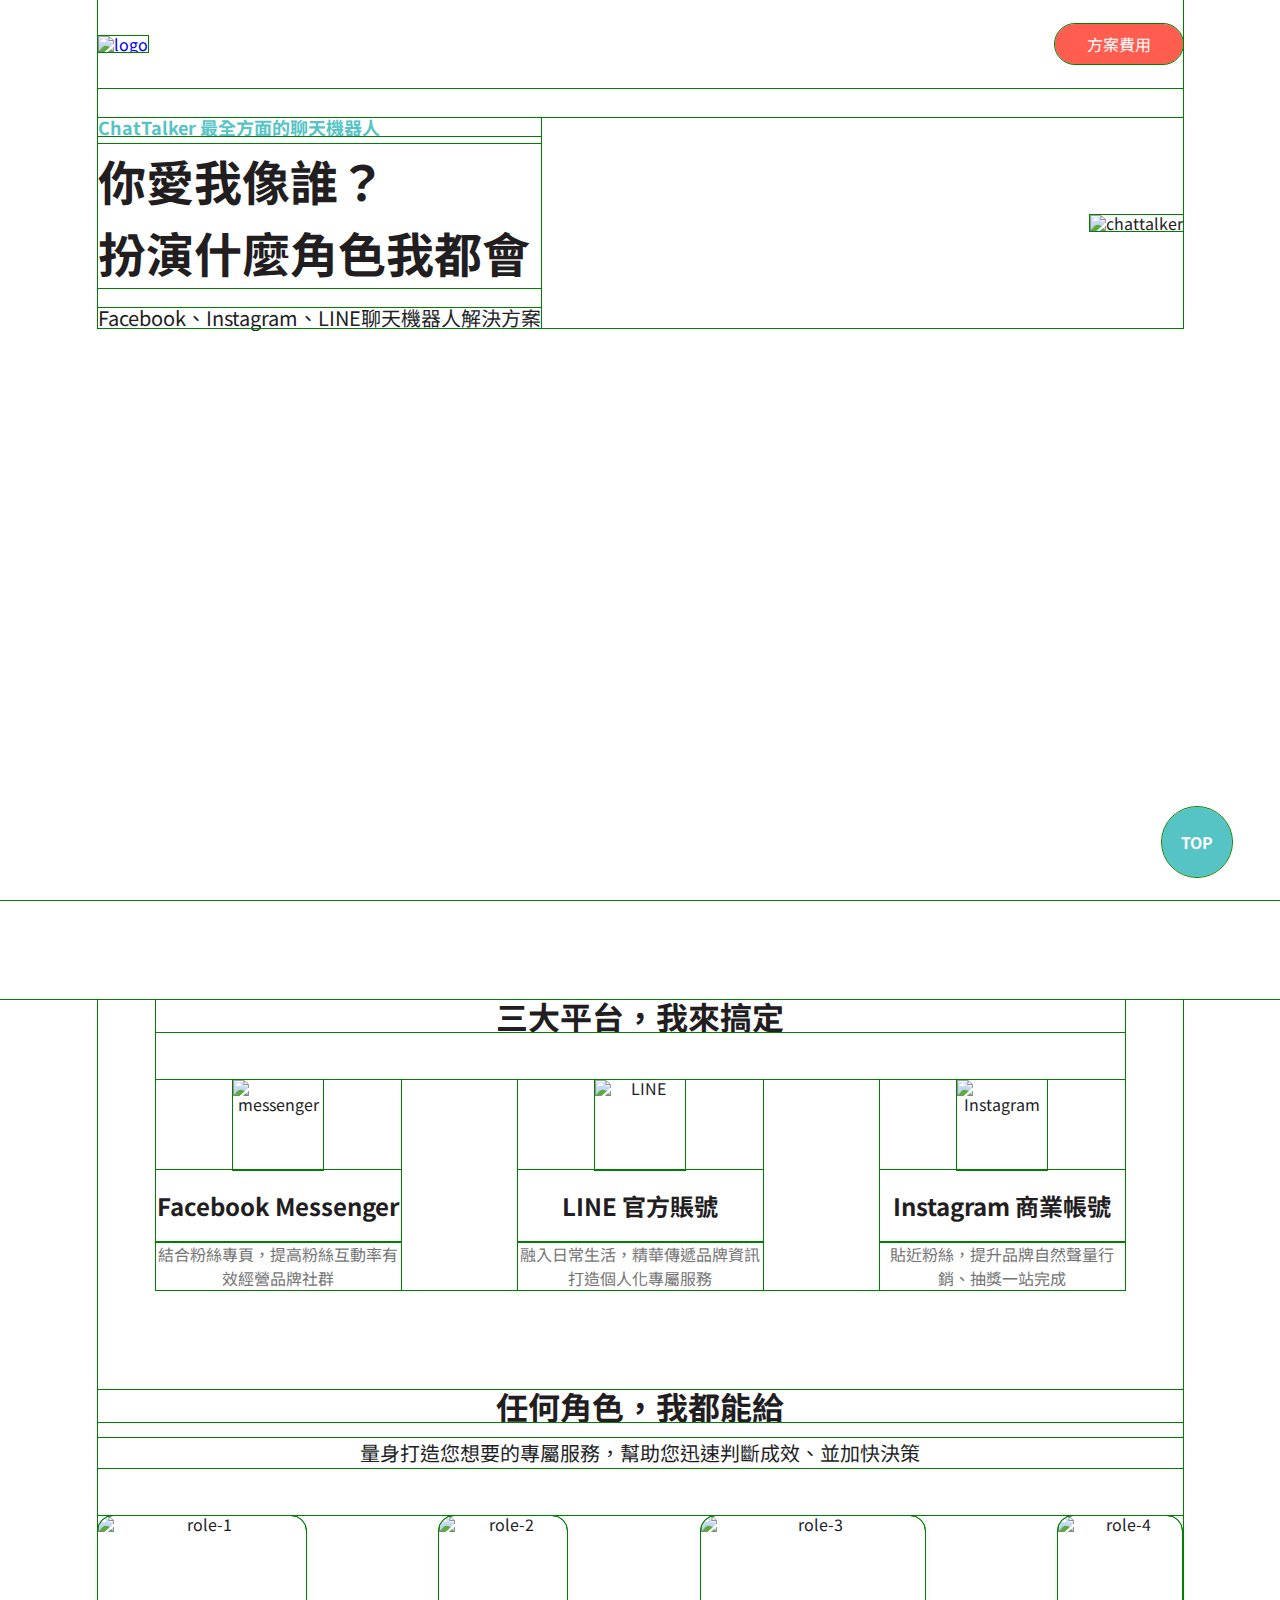
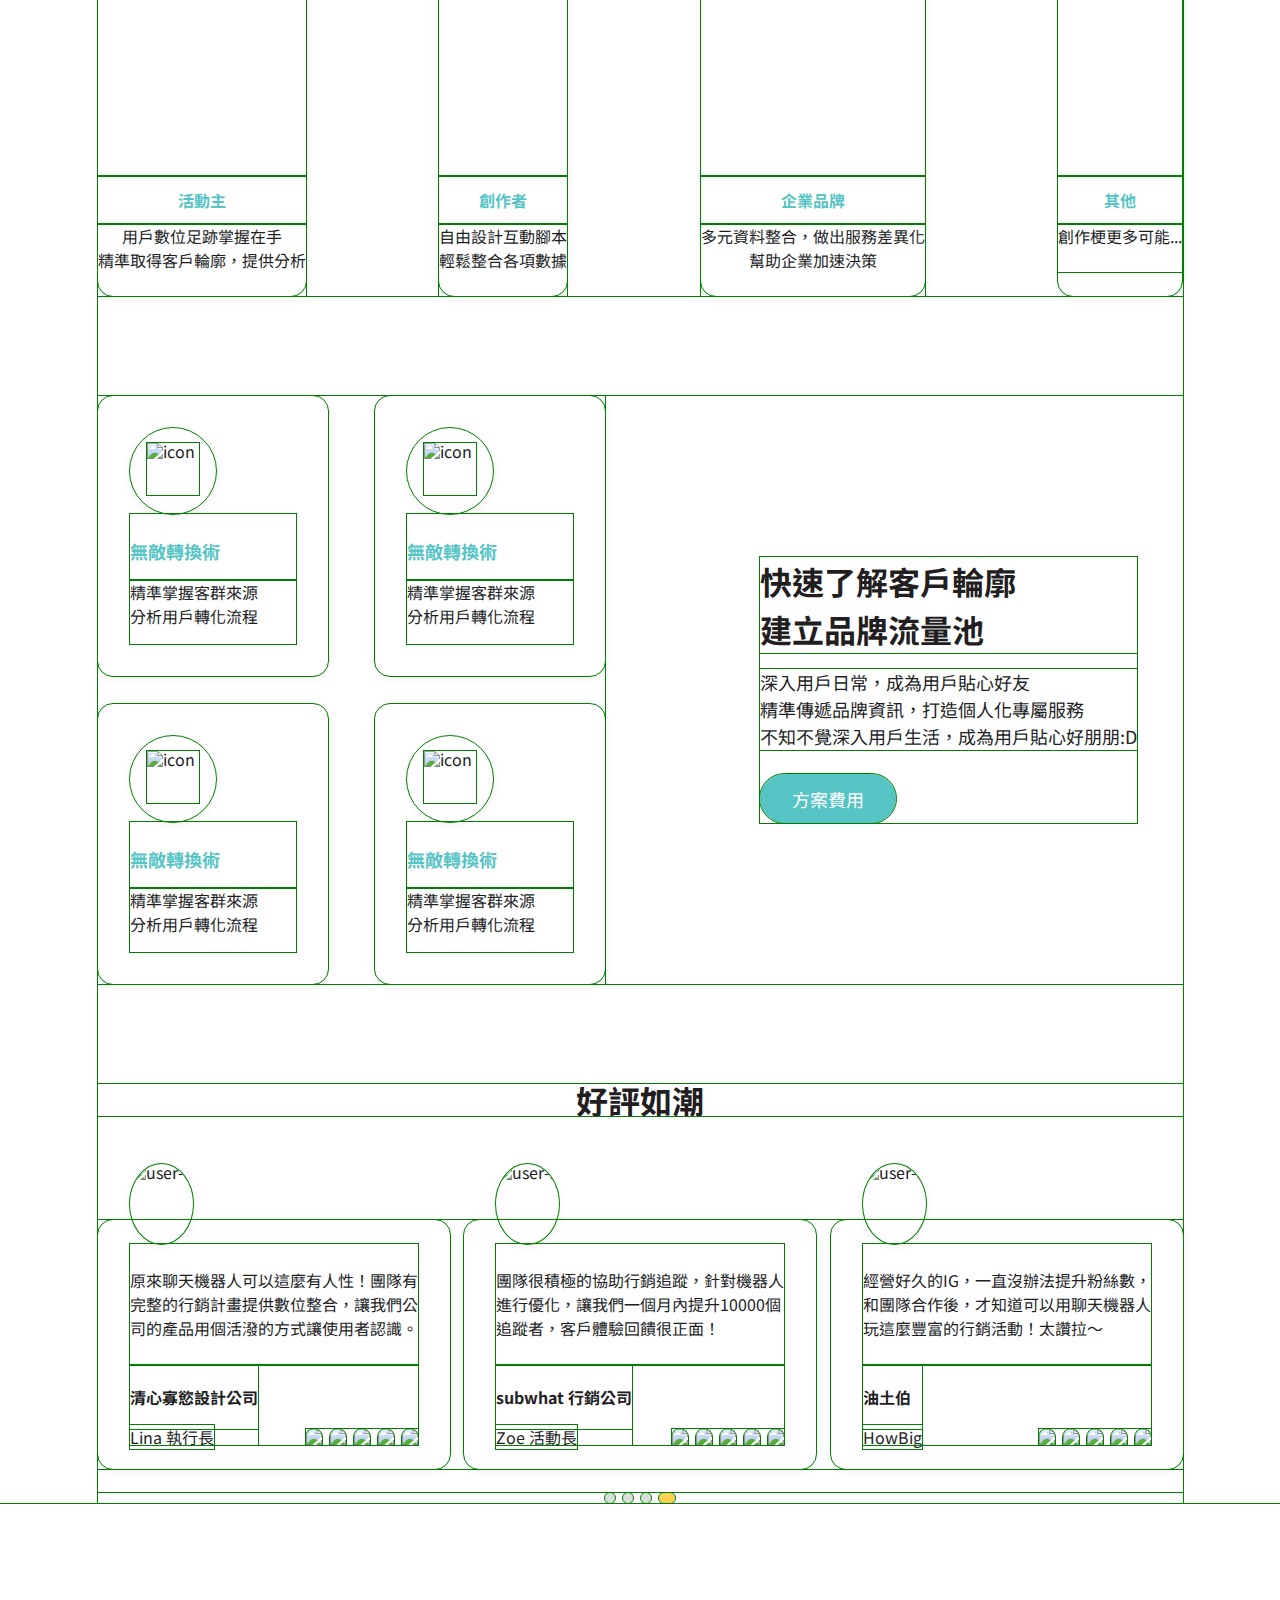
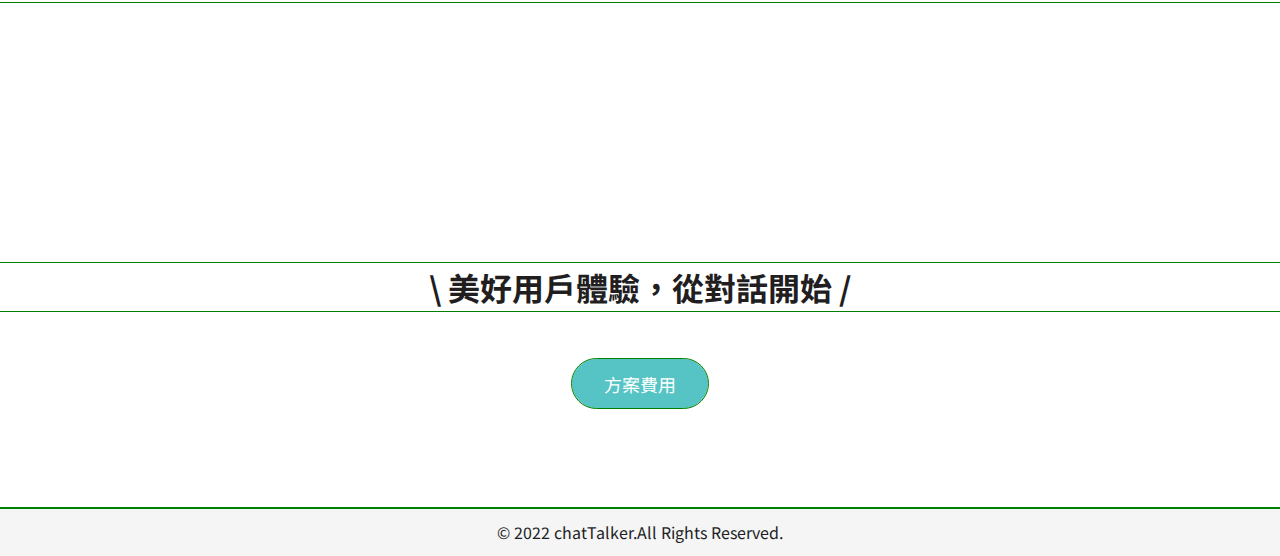
==== index.html @ c2be164e "git init" ====
<!DOCTYPE html>
<html lang="en">

<head>
    <meta charset="UTF-8">
    <meta
        http-equiv="X-UA-Compatible"
        content="IE=edge"
    >
    <meta
        name="viewport"
        content="width=device-width, initial-scale=1.0"
    >
    <title>切版任務二：chatTalker聊天機器人</title>

    <link
        rel="stylesheet"
        href="css/reset.css"
    >
    <link
        rel="preconnect"
        href="https://fonts.googleapis.com"
    >
    <link
        rel="preconnect"
        href="https://fonts.gstatic.com"
        crossorigin
    >
    <link
        href="https://fonts.googleapis.com/css2?family=Noto+Sans+TC:wght@400;500;700;900&display=swap"
        rel="stylesheet"
    >
    <link
        rel="stylesheet"
        href="css/fontello.css"
    >
    <link
        rel="stylesheet"
        href="scss/main.css"
    >
</head>

<body>
    <div class="index">
        <header class="header" id="header"
        >
            <div class="container">
                <div class="logo d-flex">
                    <a href="index.html">
                        <img
                            src="https://github.com/hexschool/webLayoutTraining1st/blob/master/chatTalker_images/logo.png?raw=true"
                            alt="logo"
                        >
                    </a>
                    <a
                        class="btn btn-danger"
                        href="cost.html"
                    >方案費用</a>
                </div>

                <div class="banner d-flex">
                    <div class="info">
                        <h1 class="title">ChatTalker 最全方面的聊天機器人</h1>
                        <p>你愛我像誰？<br> 扮演什麼角色我都會</p>
                        <h2>Facebook、Instagram、LINE聊天機器人解決方案</h2>
                    </div>
                    <img
                        src="https://raw.githubusercontent.com/hexschool/webLayoutTraining1st/f70f00178a7f0baa31e9c01634303d8562cfe93a/chatTalker_images/home.svg"
                        alt="chattalker"
                    >
                </div>

            </div>

        </header>

        <main class="main">
            <div class="container">
                <div class="medias intro">
                    <div class="intro-text">
                        <h3 class="title">三大平台，我來搞定</h3>
                    </div>
                    <ul class="d-flex">
                        <li class="media">
                            <img
                                src="https://raw.githubusercontent.com/hexschool/webLayoutTraining1st/f70f00178a7f0baa31e9c01634303d8562cfe93a/chatTalker_images/messenger.svg"
                                alt="messenger"
                            >
                            <div class="media-title">Facebook Messenger</div>
                            <p>結合粉絲專頁，提高粉絲互動率有效經營品牌社群 </p>
                        </li>
                        <li class="media">
                            <img
                                src="https://raw.githubusercontent.com/hexschool/webLayoutTraining1st/f70f00178a7f0baa31e9c01634303d8562cfe93a/chatTalker_images/line.svg"
                                alt="LINE"
                            >
                            <div class="media-title">LINE 官方賬號</div>
                            <p>融入日常生活，精華傳遞品牌資訊打造個人化專屬服務</p>
                        </li>
                        <li class="media">
                            <img
                                src="https://raw.githubusercontent.com/hexschool/webLayoutTraining1st/f70f00178a7f0baa31e9c01634303d8562cfe93a/chatTalker_images/instagram.svg"
                                alt="Instagram"
                            >
                            <div class="media-title">Instagram 商業帳號</div>
                            <p>貼近粉絲，提升品牌自然聲量行銷、抽獎一站完成</p>
                        </li>
                    </ul>
                </div>

                <div class="roles intro">
                    <div class="intro-text">
                        <h3 class="title">任何角色，我都能給</h3>
                        <p class="subtitle">量身打造您想要的專屬服務，幫助您迅速判斷成效、並加快決策</p>
                    </div>
                    <ul class="d-flex">
                        <li class="role intro-item">
                            <img
                                src="https://raw.githubusercontent.com/hexschool/webLayoutTraining1st/f70f00178a7f0baa31e9c01634303d8562cfe93a/chatTalker_images/ch01.svg"
                                alt="role-1"
                            >
                            <h4 class="name">活動主</h4>
                            <p>用戶數位足跡掌握在手<br>精準取得客戶輪廓，提供分析</p>
                        </li>
                        <li class="role intro-item">
                            <img
                                src="https://raw.githubusercontent.com/hexschool/webLayoutTraining1st/f70f00178a7f0baa31e9c01634303d8562cfe93a/chatTalker_images/ch02.svg"
                                alt="role-2"
                            >
                            <h4 class="name">創作者</h4>
                            <p>自由設計互動腳本<br>輕鬆整合各項數據</p>
                        </li>
                        <li class="role intro-item">
                            <img
                                src="https://raw.githubusercontent.com/hexschool/webLayoutTraining1st/f70f00178a7f0baa31e9c01634303d8562cfe93a/chatTalker_images/ch03.svg"
                                alt="role-3"
                            >
                            <h4 class="name">企業品牌</h4>
                            <p>多元資料整合，做出服務差異化<br>幫助企業加速決策</p>
                        </li>
                        <li class="role intro-item">
                            <img
                                src="https://raw.githubusercontent.com/hexschool/webLayoutTraining1st/f70f00178a7f0baa31e9c01634303d8562cfe93a/chatTalker_images/ch04.svg"
                                alt="role-4"
                            >
                            <h4 class="name">其他</h4>
                            <p>創作梗更多可能...</p>
                        </li>
                    </ul>

                </div>

                <div class="effects intro  d-flex">
                    <ul class="d-flex">
                        <li class="intro-item">
                            <div class="icon">
                                <img
                                    src="https://raw.githubusercontent.com/hexschool/webLayoutTraining1st/f70f00178a7f0baa31e9c01634303d8562cfe93a/chatTalker_images/icon01.svg"
                                    alt="icon"
                                >
                            </div>
                            <h4 class="name">無敵轉換術</h4>
                            <p>精準掌握客群來源<br>分析用戶轉化流程</p>

                        </li>
                        <li class="intro-item">
                            <div class="icon">
                                <img
                                    src="https://raw.githubusercontent.com/hexschool/webLayoutTraining1st/f70f00178a7f0baa31e9c01634303d8562cfe93a/chatTalker_images/icon01.svg"
                                    alt="icon"
                                >
                            </div>
                            <h4 class="name">無敵轉換術</h4>
                            <p>精準掌握客群來源<br>分析用戶轉化流程</p>

                        </li>
                        <li class="intro-item">
                            <div class="icon">
                                <img
                                    src="https://raw.githubusercontent.com/hexschool/webLayoutTraining1st/f70f00178a7f0baa31e9c01634303d8562cfe93a/chatTalker_images/icon01.svg"
                                    alt="icon"
                                >
                            </div>
                            <h4 class="name">無敵轉換術</h4>
                            <p>精準掌握客群來源<br>分析用戶轉化流程</p>

                        </li>
                        <li class="intro-item">
                            <div class="icon">
                                <img
                                    src="https://raw.githubusercontent.com/hexschool/webLayoutTraining1st/f70f00178a7f0baa31e9c01634303d8562cfe93a/chatTalker_images/icon01.svg"
                                    alt="icon"
                                >
                            </div>
                            <h4 class="name">無敵轉換術</h4>
                            <p>精準掌握客群來源<br>分析用戶轉化流程</p>

                        </li>
                    </ul>
                    <div class="intro-text">
                        <h3 class="title">快速了解客戶輪廓<br>建立品牌流量池</h3>
                        <p class="subtitle">深入用戶日常，成為用戶貼心好友<br>精準傳遞品牌資訊，打造個人化專屬服務<br>不知不覺深入用戶生活，成為用戶貼心好朋朋:D</p>
                        <a
                            href="cost.html"
                            class="btn btn-info"
                        >方案費用</a>
                    </div>
                </div>

                <div class="reviews intro">
                    <div class="intro-text">
                        <h3 class="title">好評如潮</h3>
                    </div>
                    <ul class="review d-flex">
                        <li class="intro-item">
                            <img
                            class="user"
                                src="https://github.com/hexschool/webLayoutTraining1st/blob/master/chatTalker_images/user01.jpg?raw=true"
                                alt="user-1"
                            >
                            <p>原來聊天機器人可以這麼有人性！團隊有完整的行銷計畫提供數位整合，讓我們公司的產品用個活潑的方式讓使用者認識。</p>
                            <!-- <hr> -->
                            <div class="stars d-flex">
                                <div class="info">
                                    <h4 class="name">清心寡慾設計公司</h4>
                                    <span>Lina 執行長</span>
                                </div>
                                <div class="star-icon d-flex">
                                    <img
                                        src="https://raw.githubusercontent.com/hexschool/webLayoutTraining1st/f70f00178a7f0baa31e9c01634303d8562cfe93a/chatTalker_images/icon_star.svg"
                                        alt="star-icon"
                                    >
                                    <img
                                        src="https://raw.githubusercontent.com/hexschool/webLayoutTraining1st/f70f00178a7f0baa31e9c01634303d8562cfe93a/chatTalker_images/icon_star.svg"
                                        alt="star-icon"
                                    >
                                    <img
                                        src="https://raw.githubusercontent.com/hexschool/webLayoutTraining1st/f70f00178a7f0baa31e9c01634303d8562cfe93a/chatTalker_images/icon_star.svg"
                                        alt="star-icon"
                                    >
                                    <img
                                        src="https://raw.githubusercontent.com/hexschool/webLayoutTraining1st/f70f00178a7f0baa31e9c01634303d8562cfe93a/chatTalker_images/icon_star.svg"
                                        alt="star-icon"
                                    >
                                    <img
                                        src="https://raw.githubusercontent.com/hexschool/webLayoutTraining1st/f70f00178a7f0baa31e9c01634303d8562cfe93a/chatTalker_images/icon_star.svg"
                                        alt="star-icon"
                                    >

                                </div>
                            </div>


                        </li>
                        <li class="intro-item">
                            <img
                                class="user"
                                src="https://github.com/hexschool/webLayoutTraining1st/blob/master/chatTalker_images/user02.jpg?raw=true"
                                alt="user-2"
                            >
                            <p>團隊很積極的協助行銷追蹤，針對機器人進行優化，讓我們一個月內提升10000個追蹤者，客戶體驗回饋很正面！</p>
                            <div class="d-flex">
                                <div class="info">
                                    <h4 class="name">subwhat 行銷公司</h4>
                                    <span>Zoe 活動長</span>
                                </div>
                                <div class="star-icon d-flex">
                                    <img
                                        src="https://raw.githubusercontent.com/hexschool/webLayoutTraining1st/f70f00178a7f0baa31e9c01634303d8562cfe93a/chatTalker_images/icon_star.svg"
                                        alt="star-icon"
                                    >
                                    <img
                                        src="https://raw.githubusercontent.com/hexschool/webLayoutTraining1st/f70f00178a7f0baa31e9c01634303d8562cfe93a/chatTalker_images/icon_star.svg"
                                        alt="star-icon"
                                    >
                                    <img
                                        src="https://raw.githubusercontent.com/hexschool/webLayoutTraining1st/f70f00178a7f0baa31e9c01634303d8562cfe93a/chatTalker_images/icon_star.svg"
                                        alt="star-icon"
                                    >
                                    <img
                                        src="https://raw.githubusercontent.com/hexschool/webLayoutTraining1st/f70f00178a7f0baa31e9c01634303d8562cfe93a/chatTalker_images/icon_star.svg"
                                        alt="star-icon"
                                    >
                                    <img
                                        src="https://raw.githubusercontent.com/hexschool/webLayoutTraining1st/f70f00178a7f0baa31e9c01634303d8562cfe93a/chatTalker_images/icon_star.svg"
                                        alt="star-icon"
                                    >

                                </div>
                            </div>


                        </li>
                        <li class="intro-item">
                            <img
                                class="user"
                                src="https://github.com/hexschool/webLayoutTraining1st/blob/master/chatTalker_images/user03.jpg?raw=true"
                                alt="user-3"
                            >
                            <p>經營好久的IG，一直沒辦法提升粉絲數，和團隊合作後，才知道可以用聊天機器人玩這麼豐富的行銷活動！太讚拉～</p>
                            <div class="d-flex">
                                <div class="info">
                                    <h4 class="name">油土伯</h4>
                                    <span>HowBig</span>
                                </div>
                                <div class="star-icon d-flex">
                                    <img
                                        src="https://raw.githubusercontent.com/hexschool/webLayoutTraining1st/f70f00178a7f0baa31e9c01634303d8562cfe93a/chatTalker_images/icon_star.svg"
                                        alt="star-icon"
                                    >
                                    <img
                                        src="https://raw.githubusercontent.com/hexschool/webLayoutTraining1st/f70f00178a7f0baa31e9c01634303d8562cfe93a/chatTalker_images/icon_star.svg"
                                        alt="star-icon"
                                    >
                                    <img
                                        src="https://raw.githubusercontent.com/hexschool/webLayoutTraining1st/f70f00178a7f0baa31e9c01634303d8562cfe93a/chatTalker_images/icon_star.svg"
                                        alt="star-icon"
                                    >
                                    <img
                                        src="https://raw.githubusercontent.com/hexschool/webLayoutTraining1st/f70f00178a7f0baa31e9c01634303d8562cfe93a/chatTalker_images/icon_star.svg"
                                        alt="star-icon"
                                    >
                                    <img
                                        src="https://raw.githubusercontent.com/hexschool/webLayoutTraining1st/f70f00178a7f0baa31e9c01634303d8562cfe93a/chatTalker_images/icon_star.svg"
                                        alt="star-icon"
                                    >

                                </div>
                            </div>


                        </li>

                    </ul>
                    <ul class="pages d-flex">
                        <li class="page"></li>
                        <li class="page"></li>
                        <li class="page"></li>
                        <li class="page action"></li>
                    </ul>

                </div>



            </div>


        </main>

        <a
            href="#header"
            class="go-top"
        >top</a>


        <footer class="footer">
            <div class="info">
                <p>\ 美好用戶體驗，從對話開始 /</p>
                <a
                    href="cost.html"
                    class="btn btn-info"
                >方案費用</a>
            </div>

            <div class="copyright">
                &#169; 2022 chatTalker.All Rights Reserved.
            </div>

        </footer>

    </div>
</body>

</html>
---- css/fontello.css ----
@font-face {
  font-family: 'fontello';
  src: url('../font/fontello.eot?88467730');
  src: url('../font/fontello.eot?88467730#iefix') format('embedded-opentype'),
       url('../font/fontello.woff2?88467730') format('woff2'),
       url('../font/fontello.woff?88467730') format('woff'),
       url('../font/fontello.ttf?88467730') format('truetype'),
       url('../font/fontello.svg?88467730#fontello') format('svg');
  font-weight: normal;
  font-style: normal;
}
/* Chrome hack: SVG is rendered more smooth in Windozze. 100% magic, uncomment if you need it. */
/* Note, that will break hinting! In other OS-es font will be not as sharp as it could be */
/*
@media screen and (-webkit-min-device-pixel-ratio:0) {
  @font-face {
    font-family: 'fontello';
    src: url('../font/fontello.svg?88467730#fontello') format('svg');
  }
}
*/
[class^="icon-"]:before, [class*=" icon-"]:before {
  font-family: "fontello";
  font-style: normal;
  font-weight: normal;
  speak: never;

  display: inline-block;
  text-decoration: inherit;
  width: 1em;
  margin-right: .2em;
  text-align: center;
  /* opacity: .8; */

  /* For safety - reset parent styles, that can break glyph codes*/
  font-variant: normal;
  text-transform: none;

  /* fix buttons height, for twitter bootstrap */
  line-height: 1em;

  /* Animation center compensation - margins should be symmetric */
  /* remove if not needed */
  margin-left: .2em;

  /* you can be more comfortable with increased icons size */
  /* font-size: 120%; */

  /* Font smoothing. That was taken from TWBS */
  -webkit-font-smoothing: antialiased;
  -moz-osx-font-smoothing: grayscale;

  /* Uncomment for 3D effect */
  /* text-shadow: 1px 1px 1px rgba(127, 127, 127, 0.3); */
}

.icon-left-dir:before { content: '\e800'; } /* '' */
.icon-right-dir:before { content: '\e801'; } /* '' */
.icon-basket:before { content: '\e802'; } /* '' */
.icon-heart-empty:before { content: '\e803'; } /* '' */
---- scss/main.css ----
@charset "UTF-8";
* {
  outline: 1px solid green;
  box-sizing: border-box;
}

body {
  font-family: "Noto Sans TC", "微軟正黑體", sans-serif;
  font-size: 16px;
  color: #221E1F;
}

img {
  display: block;
  max-width: 100%;
  height: auto;
}

a {
  display: block;
  text-decoration: none;
}

p {
  line-height: 1.5;
}

.pb-100 {
  padding-bottom: 100px;
}

.container {
  max-width: 1085px;
  margin: 0 auto;
}

.btn {
  display: inline-block;
  border-radius: 30px;
  text-align: center;
  color: #FFFFFF;
}
.btn-info {
  padding: 15.5px 32px;
  background-color: #56C4C5;
  font-size: 18px;
  translate: background-color 0.15s ease-in-out;
}
.btn-info:hover {
  background-color: #3bacad;
}
.btn-danger {
  background: #FF5D50;
  padding: 12px 32px;
  translate: background-color 0.15s ease-in-out;
}
.btn-danger:hover {
  background-color: #ff2e1d;
}

.intro {
  text-align: center;
}
.intro-text {
  margin-bottom: 48px;
}
.intro-text .title {
  font-size: 32px;
  font-weight: bold;
}
.intro-text .subtitle {
  margin-top: 16px;
  font-size: 20px;
  font-weight: normal;
}
.intro-item {
  border-radius: 15px;
  box-shadow: 0 2px 10px rgba(0, 0, 0, 0.0784313725);
  background: #fff;
}
.intro-item img {
  max-width: 260px;
  height: 260px;
  border-radius: 15px 15px 0 0;
}
.intro-item .name {
  padding: 16px 0;
  font-weight: bold;
  color: #56C4C5;
}
.intro-item p {
  padding-bottom: 24px;
  line-height: 1.5;
}

.info .title {
  margin-bottom: 8px;
  font-weight: bold;
  font-size: 18px;
  color: #56C4C5;
}
.info p {
  margin-bottom: 20px;
  font-weight: bold;
  font-size: 48px;
  line-height: 1.5;
}
.info h2 {
  font-size: 20px;
}

.go-top {
  width: 70px;
  height: 70px;
  padding: 0;
  border-radius: 50%;
  background-color: #56C4C5;
  line-height: 70px;
  text-align: center;
  text-transform: uppercase;
  font-weight: bold;
  color: #FFFFFF;
  position: fixed;
  bottom: 23px;
  right: 48px;
  translate: background-color 0.15s ease-in-out;
}
.go-top:hover {
  background-color: #3bacad;
}

.copyright {
  padding: 16px 0;
  background: #F5F5F5;
}

.d-flex {
  display: flex;
  justify-content: space-between;
  flex-wrap: wrap;
}

.index {
  max-width: 1366px;
  margin: 0 auto;
  background-image: url(https://raw.githubusercontent.com/hexschool/webLayoutTraining1st/f70f00178a7f0baa31e9c01634303d8562cfe93a/chatTalker_images/ball01.svg);
  background-repeat: no-repeat;
  background-position: -222px 588px;
}

.header {
  height: 100vh;
  margin-bottom: 100px;
  background-image: url(https://raw.githubusercontent.com/hexschool/webLayoutTraining1st/f70f00178a7f0baa31e9c01634303d8562cfe93a/chatTalker_images/bg_home.svg);
  background-repeat: no-repeat;
  background-position: right top;
  background-size: contain;
}
.header .logo {
  align-items: center;
  margin-bottom: 30px;
  padding: 24px 0;
}
.header .logo img {
  max-width: 215px;
}
.header .banner {
  align-items: center;
}
.header .banner img {
  max-width: 500px;
}

.main {
  margin-bottom: 100px;
  background-image: url(https://raw.githubusercontent.com/hexschool/webLayoutTraining1st/f70f00178a7f0baa31e9c01634303d8562cfe93a/chatTalker_images/ball02.svg), url(https://raw.githubusercontent.com/hexschool/webLayoutTraining1st/f70f00178a7f0baa31e9c01634303d8562cfe93a/chatTalker_images/ball03.svg);
  background-repeat: no-repeat;
  background-position: right -100px top 778px, left 90px bottom 235px;
}
.main .container > div {
  margin-bottom: 100px;
}
.main .medias {
  max-width: 969px;
  margin: 0 auto;
}
.main .media {
  max-width: 245px;
}
.main .media img {
  max-width: 90px;
  height: 90px;
  margin: 0 auto;
}
.main .media-title {
  padding: 24px 0;
  font-size: 24px;
  font-weight: bold;
}
.main .media p {
  padding: 0;
  line-height: 1.5;
  color: #747474;
}
.main .effects {
  text-align: left;
  align-items: center;
}
.main .effects ul {
  flex: 0 1 507px;
}
.main .effects .intro-item {
  width: 230px;
  padding: 32px;
}
.main .effects .intro-item:nth-child(1), .main .effects .intro-item:nth-child(2) {
  margin-bottom: 28px;
}
.main .effects .intro-item p {
  padding-bottom: 16px;
}
.main .effects .intro-item .icon {
  max-width: 86px;
  height: 86px;
  padding: 15px 0;
  border-radius: 50%;
  box-shadow: 0 2px 10px rgba(0, 0, 0, 0.0784313725);
}
.main .effects .intro-item .icon img {
  max-width: 52px;
  height: 52px;
  border-radius: 0;
  margin: 0 auto;
}
.main .effects .intro-item .name {
  font-size: 18px;
  padding-top: 24px;
  line-height: 26px;
}
.main .effects .intro-text {
  margin-right: 46px;
  margin-bottom: 0;
}
.main .effects .intro-text .title {
  line-height: 1.5;
}
.main .effects .intro-text .subtitle {
  font-size: 18px;
  margin-bottom: 24px;
}
.main .reviews .d-flex {
  align-items: end;
}
.main .reviews .intro-text {
  margin-bottom: 104px;
}
.main .reviews .intro-item {
  max-width: 352px;
  padding: 24px 32px;
  text-align: left;
  position: relative;
}
.main .reviews .intro-item .user {
  max-width: 80px;
  height: 80px;
  border-radius: 50%;
  box-shadow: 0 2px 10px rgba(0, 0, 0, 0.0784313725);
  position: absolute;
  top: -56px;
}
.main .reviews .intro-item p {
  padding: 24px 0;
  border-bottom: 1px solid #DDDDDD;
}
.main .reviews .intro-item .name {
  padding: 24px 0;
  font-size: 16px;
  color: #221E1F;
}
.main .reviews .star-icon img {
  width: 16px;
  height: 16px;
  margin-right: 8px;
}
.main .reviews .star-icon img:last-child {
  margin-right: 0;
}
.main .reviews .pages {
  margin-top: 24px;
  justify-content: center;
}
.main .reviews .pages .page {
  width: 10px;
  height: 10px;
  margin-right: 8px;
  border-radius: 50%;
  background: #DDDDDD;
}
.main .reviews .pages .page:last-child {
  margin-right: 0;
}
.main .reviews .pages .action {
  width: 16px;
  border-radius: 12px;
  background: #FFD153;
}

.footer {
  text-align: center;
}
.footer .info {
  padding: 260px 0 100px 0;
  background-image: url(https://raw.githubusercontent.com/hexschool/webLayoutTraining1st/f70f00178a7f0baa31e9c01634303d8562cfe93a/chatTalker_images/home_footer.svg);
  background-repeat: no-repeat;
  background-size: contain;
}
.footer .info p {
  margin-bottom: 48px;
  font-size: 32px;
}

@media (max-width: 576px) {
  .intro-text {
    margin-bottom: 32px;
  }
  .intro-text .title {
    font-size: 28px;
  }
  .intro-text .subtitle {
    margin-top: 16px;
    font-size: 18px;
    font-weight: normal;
  }
  .intro .intro-item {
    margin-bottom: 24px;
  }
  .intro .intro-item:last-child {
    margin-bottom: 0;
  }

  .info {
    line-height: 1.5;
  }
  .info .title {
    margin-bottom: 8px;
    font-weight: bold;
    font-size: 16px;
    color: #56C4C5;
  }
  .info p {
    margin-bottom: 20px;
    font-weight: bold;
    font-size: 32px;
    line-height: 1.5;
  }
  .info h2 {
    font-size: 16px;
  }

  .btn .btn-info {
    padding: 12px 32px;
  }

  .go-top {
    width: 50px;
    height: 50px;
    line-height: 50px;
    font-size: 14px;
    position: fixed;
    bottom: 110px;
    right: 70px;
  }

  .index {
    max-width: 375px;
    margin: 0 auto;
    background-image: none;
  }

  .container {
    max-width: 335px;
    margin: 0 auto;
  }

  .header {
    height: auto;
    margin-bottom: 60px;
    padding-bottom: 32px;
    background-image: none;
  }
  .header .logo {
    margin-bottom: 32px;
    padding: 16px 0;
    border-bottom: 1px solid #FFD153;
  }
  .header .logo img {
    width: 130px;
  }
  .header .banner {
    background-image: url(https://raw.githubusercontent.com/hexschool/webLayoutTraining1st/f70f00178a7f0baa31e9c01634303d8562cfe93a/chatTalker_images/bg_home_sm.svg);
    background-repeat: no-repeat;
    background-size: 334px auto;
    background-position: center bottom;
  }
  .header .banner img {
    min-width: 304px;
  }

  .main {
    margin-bottom: 60px;
    background-image: url(https://raw.githubusercontent.com/hexschool/webLayoutTraining1st/f70f00178a7f0baa31e9c01634303d8562cfe93a/chatTalker_images/ball01.svg), url(https://raw.githubusercontent.com/hexschool/webLayoutTraining1st/f70f00178a7f0baa31e9c01634303d8562cfe93a/chatTalker_images/ball02.svg), url(https://raw.githubusercontent.com/hexschool/webLayoutTraining1st/f70f00178a7f0baa31e9c01634303d8562cfe93a/chatTalker_images/ball03.svg);
    background-repeat: no-repeat;
    background-size: 126px, 135px, 153px;
    background-position: left -77px top 0px, right -47px top 2239px, left -77px bottom 205px;
  }
  .main .container > div {
    margin-bottom: 60px;
  }
  .main .medias {
    padding: 0 41.5px;
  }
  .main .medias .d-flex {
    flex-direction: column;
    align-content: center;
  }
  .main .media {
    margin-bottom: 24px;
  }
  .main .media:last-child {
    margin-bottom: 0;
  }
  .main .media img {
    max-width: 60px;
    height: 60px;
    margin: 0 auto;
  }
  .main .media-title {
    padding: 16px 0;
    font-size: 18px;
  }
  .main .media p {
    padding: 0;
    line-height: 1.5;
    color: #747474;
  }
  .main .roles .d-flex {
    justify-content: center;
  }
  .main .roles .intro-item {
    margin-bottom: 24px;
  }
  .main .roles .intro-item:last-child {
    margin-bottom: 0;
  }
  .main .effects.d-flex {
    flex-direction: column-reverse;
  }
  .main .effects ul.d-flex {
    flex-direction: column;
    align-content: center;
  }
  .main .effects .intro-text {
    text-align: center;
    margin-right: 0;
    margin-bottom: 32px;
  }
  .main .reviews .intro-text {
    margin-bottom: 88px;
  }
  .main .reviews .intro-item {
    margin-bottom: 0;
    padding: 16px;
  }
  .main .reviews .intro-item:nth-child(2), .main .reviews .intro-item:nth-child(3) {
    display: none;
  }
  .main .reviews .intro-item .user {
    left: 32px;
  }
  .main .reviews .intro-item p {
    padding: 32px 0 16px 0;
  }
  .main .reviews .intro-item .name {
    padding: 16px 0;
  }

  .footer {
    text-align: center;
  }
  .footer .info {
    padding: 293px 0 60px 0;
    background-image: url(https://raw.githubusercontent.com/hexschool/webLayoutTraining1st/f70f00178a7f0baa31e9c01634303d8562cfe93a/chatTalker_images/footer_sm.svg);
    background-repeat: no-repeat;
    background-size: contain;
  }
  .footer .info p {
    margin-bottom: 24px;
    font-size: 1.5rem;
  }
  .footer .info .btn-info {
    padding: 12px 32px;
  }
}/*# sourceMappingURL=main.css.map */
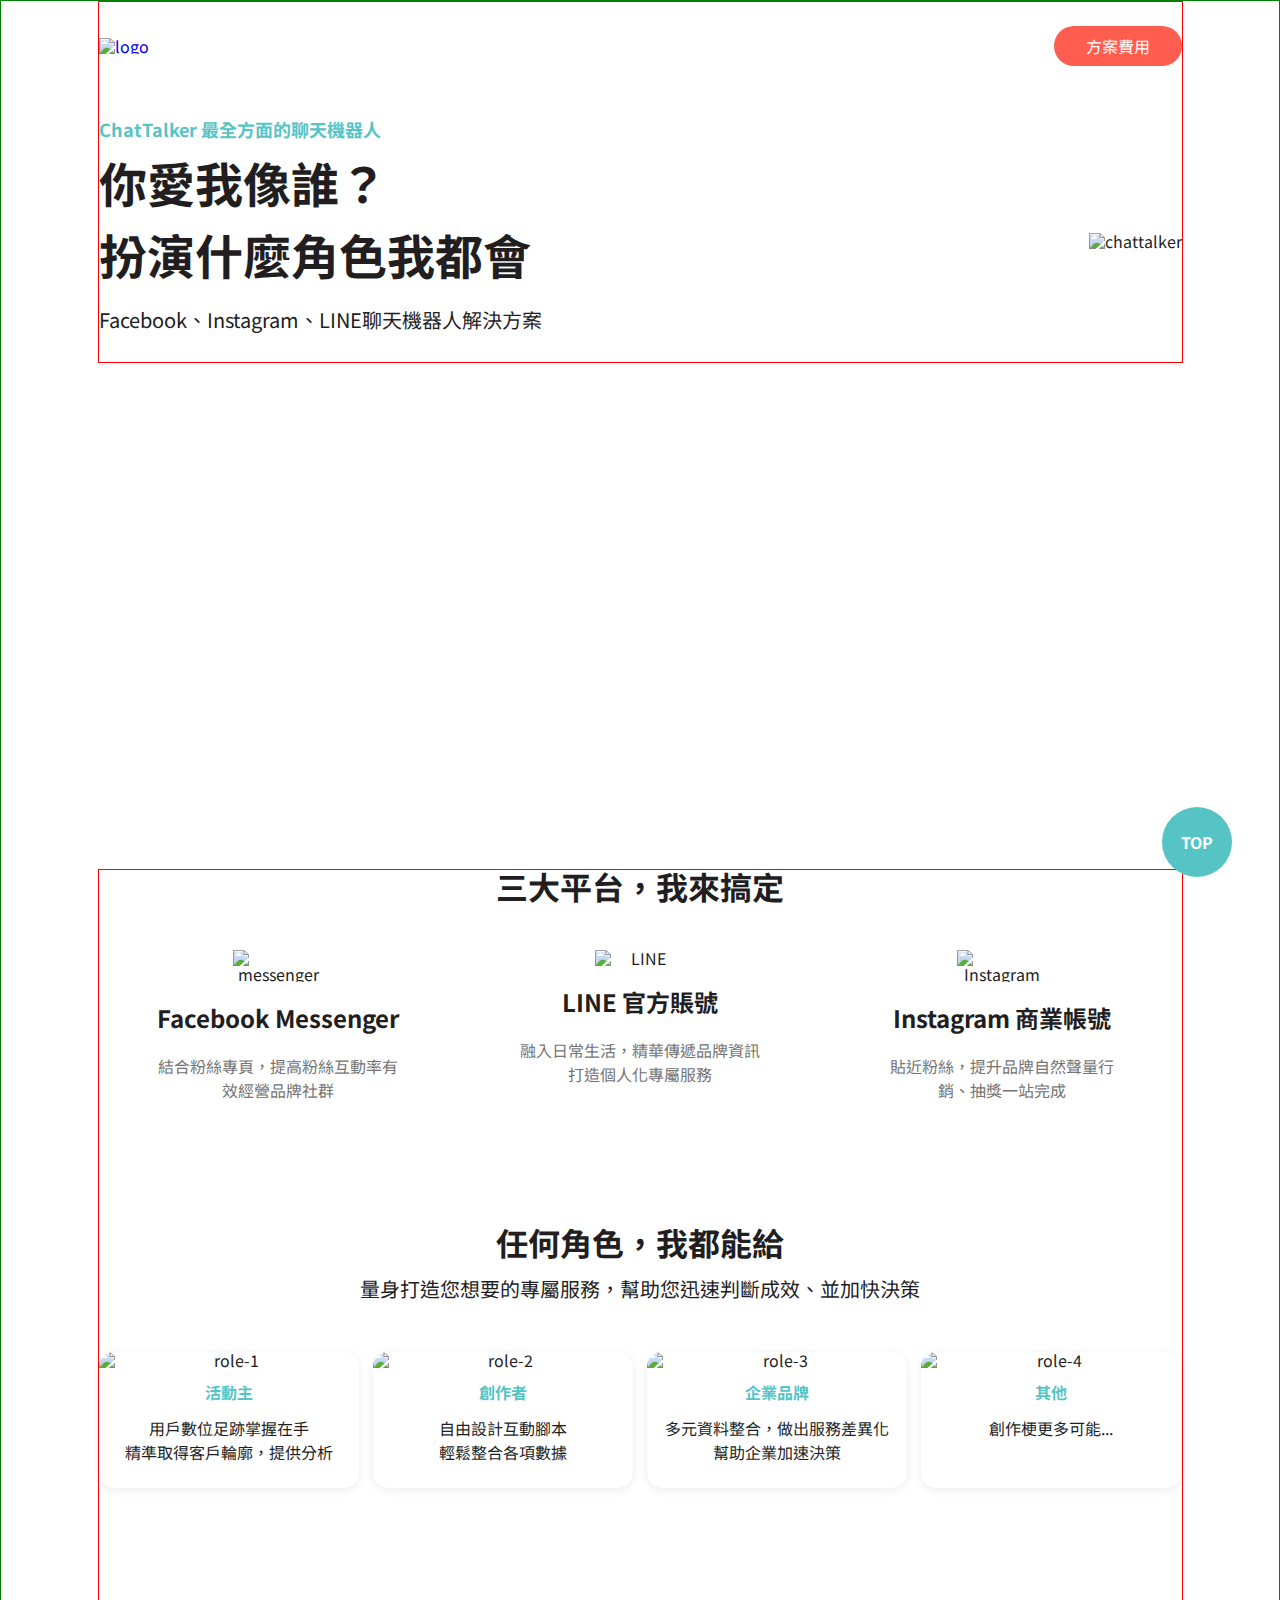
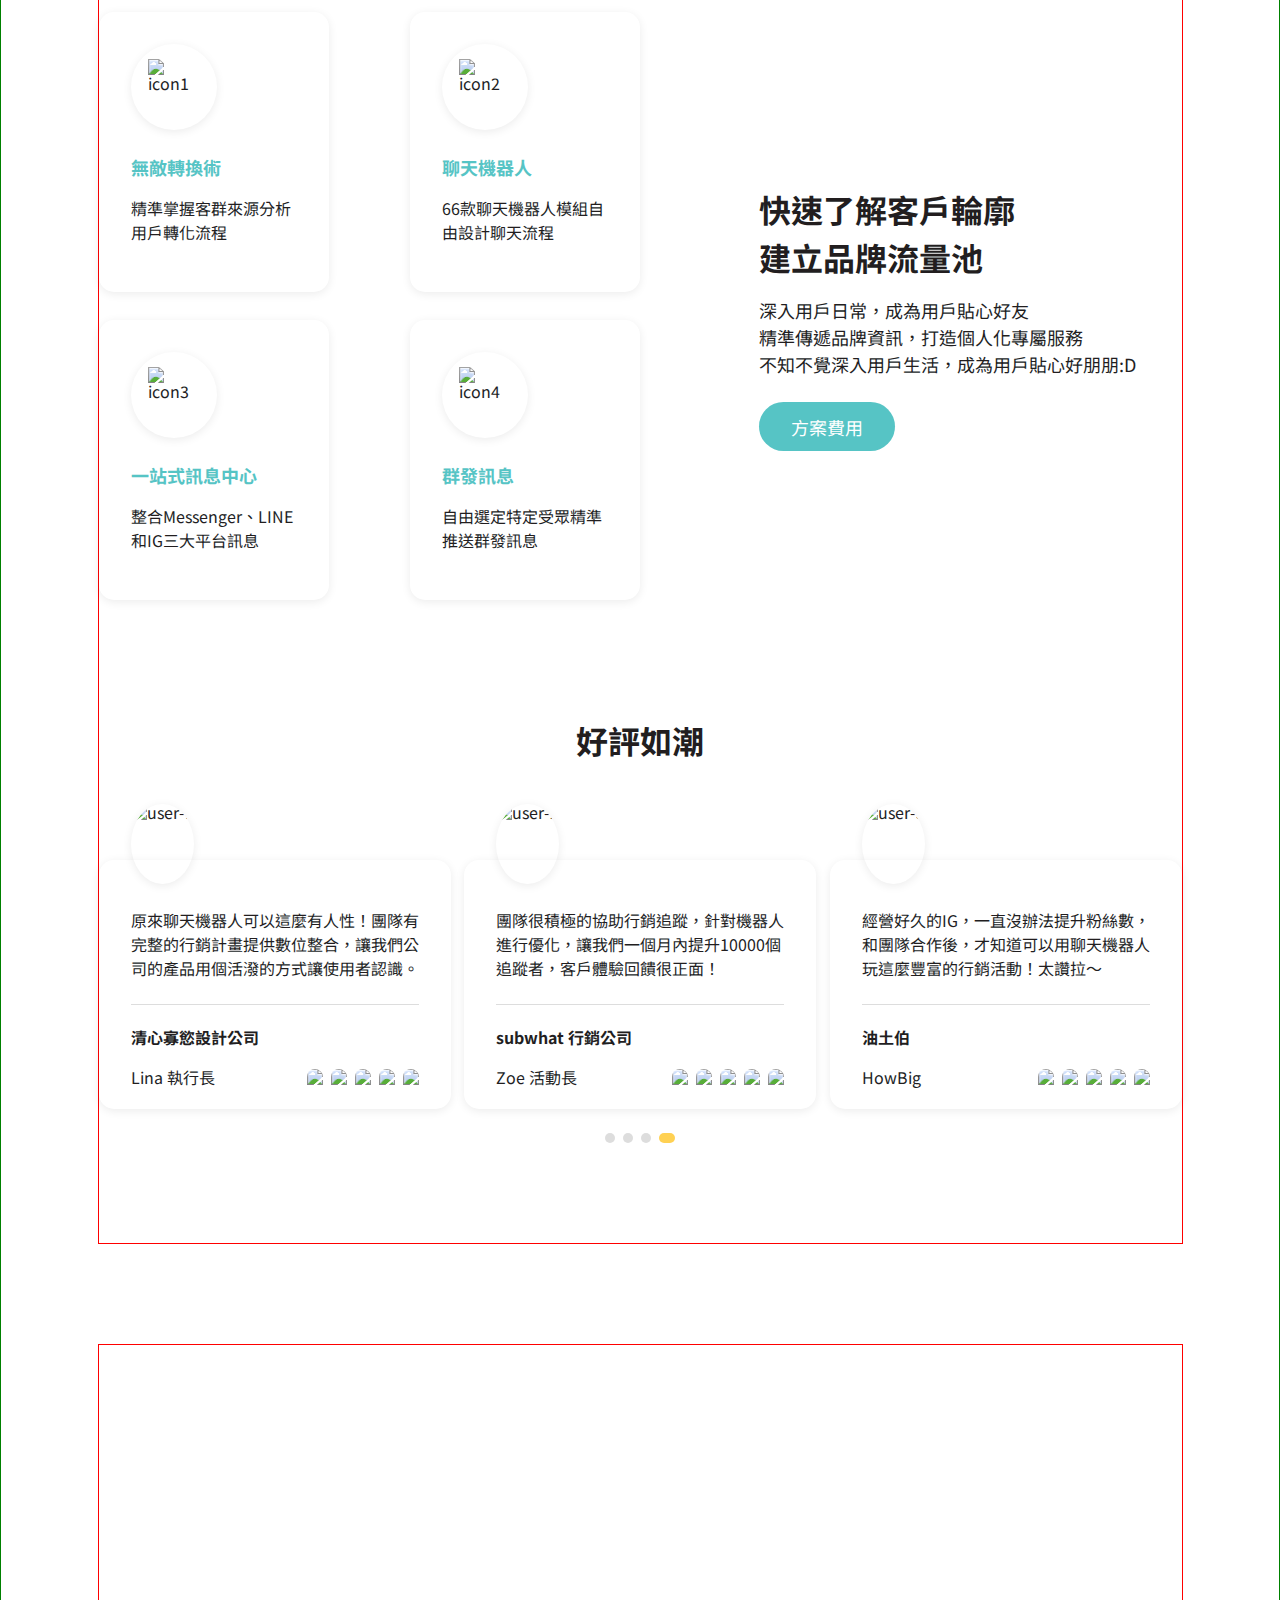
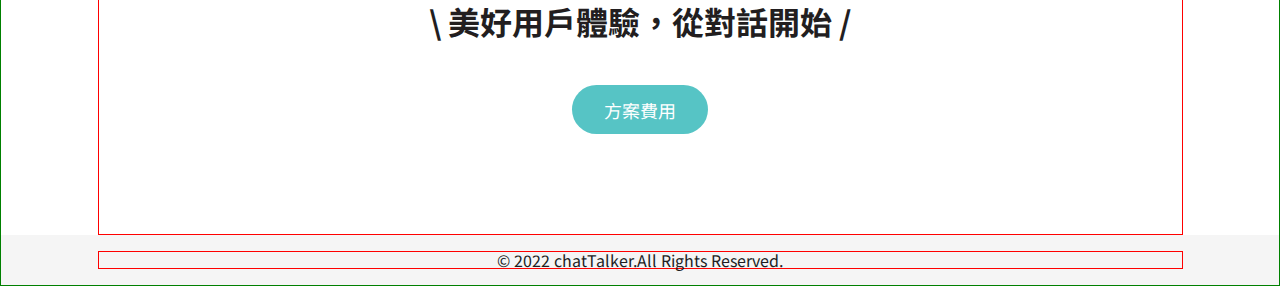
==== commit 218a42aa: "響應式修改，新增max-width:767px" ====
--- a/index.html
+++ b/index.html
@@ -55,6 +55,7 @@
                     <a
                         class="btn btn-danger"
                         href="cost.html"
+                        target="_blank"
                     >方案費用</a>
                 </div>
 
@@ -156,44 +157,44 @@
                             <div class="icon">
                                 <img
                                     src="https://raw.githubusercontent.com/hexschool/webLayoutTraining1st/f70f00178a7f0baa31e9c01634303d8562cfe93a/chatTalker_images/icon01.svg"
-                                    alt="icon"
+                                    alt="icon1"
                                 >
                             </div>
                             <h4 class="name">無敵轉換術</h4>
-                            <p>精準掌握客群來源<br>分析用戶轉化流程</p>
+                            <p>精準掌握客群來源分析用戶轉化流程</p>
 
                         </li>
                         <li class="intro-item">
                             <div class="icon">
                                 <img
-                                    src="https://raw.githubusercontent.com/hexschool/webLayoutTraining1st/f70f00178a7f0baa31e9c01634303d8562cfe93a/chatTalker_images/icon01.svg"
-                                    alt="icon"
+                                    src="https://raw.githubusercontent.com/hexschool/webLayoutTraining1st/f70f00178a7f0baa31e9c01634303d8562cfe93a/chatTalker_images/icon02.svg"
+                                    alt="icon2"
                                 >
                             </div>
-                            <h4 class="name">無敵轉換術</h4>
-                            <p>精準掌握客群來源<br>分析用戶轉化流程</p>
+                            <h4 class="name">聊天機器人</h4>
+                            <p>66款聊天機器人模組自由設計聊天流程</p>
 
                         </li>
                         <li class="intro-item">
                             <div class="icon">
                                 <img
-                                    src="https://raw.githubusercontent.com/hexschool/webLayoutTraining1st/f70f00178a7f0baa31e9c01634303d8562cfe93a/chatTalker_images/icon01.svg"
-                                    alt="icon"
+                                    src="https://raw.githubusercontent.com/hexschool/webLayoutTraining1st/f70f00178a7f0baa31e9c01634303d8562cfe93a/chatTalker_images/icon03.svg"
+                                    alt="icon3"
                                 >
                             </div>
-                            <h4 class="name">無敵轉換術</h4>
-                            <p>精準掌握客群來源<br>分析用戶轉化流程</p>
+                            <h4 class="name">一站式訊息中心</h4>
+                            <p>整合Messenger、LINE和IG三大平台訊息</p>
 
                         </li>
                         <li class="intro-item">
                             <div class="icon">
                                 <img
-                                    src="https://raw.githubusercontent.com/hexschool/webLayoutTraining1st/f70f00178a7f0baa31e9c01634303d8562cfe93a/chatTalker_images/icon01.svg"
-                                    alt="icon"
+                                    src="https://raw.githubusercontent.com/hexschool/webLayoutTraining1st/f70f00178a7f0baa31e9c01634303d8562cfe93a/chatTalker_images/icon04.svg"
+                                    alt="icon4"
                                 >
                             </div>
-                            <h4 class="name">無敵轉換術</h4>
-                            <p>精準掌握客群來源<br>分析用戶轉化流程</p>
+                            <h4 class="name">群發訊息</h4>
+                            <p>自由選定特定受眾精準推送群發訊息</p>
 
                         </li>
                     </ul>
@@ -203,6 +204,7 @@
                         <a
                             href="cost.html"
                             class="btn btn-info"
+                            target="_blank"
                         >方案費用</a>
                     </div>
                 </div>
@@ -211,99 +213,99 @@
                     <div class="intro-text">
                         <h3 class="title">好評如潮</h3>
                     </div>
-                    <ul class="review d-flex">
-                        <li class="intro-item">
-                            <img
-                            class="user"
+                    <ul class="review-list d-flex">
+                        <li class="intro-item">
+                            <img
+                            class="photo"
                                 src="https://github.com/hexschool/webLayoutTraining1st/blob/master/chatTalker_images/user01.jpg?raw=true"
                                 alt="user-1"
                             >
                             <p>原來聊天機器人可以這麼有人性！團隊有完整的行銷計畫提供數位整合，讓我們公司的產品用個活潑的方式讓使用者認識。</p>
                             <!-- <hr> -->
-                            <div class="stars d-flex">
+                            <div class="user d-flex">
                                 <div class="info">
                                     <h4 class="name">清心寡慾設計公司</h4>
                                     <span>Lina 執行長</span>
                                 </div>
-                                <div class="star-icon d-flex">
-                                    <img
-                                        src="https://raw.githubusercontent.com/hexschool/webLayoutTraining1st/f70f00178a7f0baa31e9c01634303d8562cfe93a/chatTalker_images/icon_star.svg"
-                                        alt="star-icon"
-                                    >
-                                    <img
-                                        src="https://raw.githubusercontent.com/hexschool/webLayoutTraining1st/f70f00178a7f0baa31e9c01634303d8562cfe93a/chatTalker_images/icon_star.svg"
-                                        alt="star-icon"
-                                    >
-                                    <img
-                                        src="https://raw.githubusercontent.com/hexschool/webLayoutTraining1st/f70f00178a7f0baa31e9c01634303d8562cfe93a/chatTalker_images/icon_star.svg"
-                                        alt="star-icon"
-                                    >
-                                    <img
-                                        src="https://raw.githubusercontent.com/hexschool/webLayoutTraining1st/f70f00178a7f0baa31e9c01634303d8562cfe93a/chatTalker_images/icon_star.svg"
-                                        alt="star-icon"
-                                    >
-                                    <img
-                                        src="https://raw.githubusercontent.com/hexschool/webLayoutTraining1st/f70f00178a7f0baa31e9c01634303d8562cfe93a/chatTalker_images/icon_star.svg"
-                                        alt="star-icon"
-                                    >
-
-                                </div>
-                            </div>
-
-
-                        </li>
-                        <li class="intro-item">
-                            <img
-                                class="user"
+                                <div class="stars d-flex">
+                                    <img
+                                        src="https://raw.githubusercontent.com/hexschool/webLayoutTraining1st/f70f00178a7f0baa31e9c01634303d8562cfe93a/chatTalker_images/icon_star.svg"
+                                        alt="star-icon"
+                                    >
+                                    <img
+                                        src="https://raw.githubusercontent.com/hexschool/webLayoutTraining1st/f70f00178a7f0baa31e9c01634303d8562cfe93a/chatTalker_images/icon_star.svg"
+                                        alt="star-icon"
+                                    >
+                                    <img
+                                        src="https://raw.githubusercontent.com/hexschool/webLayoutTraining1st/f70f00178a7f0baa31e9c01634303d8562cfe93a/chatTalker_images/icon_star.svg"
+                                        alt="star-icon"
+                                    >
+                                    <img
+                                        src="https://raw.githubusercontent.com/hexschool/webLayoutTraining1st/f70f00178a7f0baa31e9c01634303d8562cfe93a/chatTalker_images/icon_star.svg"
+                                        alt="star-icon"
+                                    >
+                                    <img
+                                        src="https://raw.githubusercontent.com/hexschool/webLayoutTraining1st/f70f00178a7f0baa31e9c01634303d8562cfe93a/chatTalker_images/icon_star.svg"
+                                        alt="star-icon"
+                                    >
+
+                                </div>
+                            </div>
+
+
+                        </li>
+                        <li class="intro-item">
+                            <img
+                                class="photo"
                                 src="https://github.com/hexschool/webLayoutTraining1st/blob/master/chatTalker_images/user02.jpg?raw=true"
                                 alt="user-2"
                             >
                             <p>團隊很積極的協助行銷追蹤，針對機器人進行優化，讓我們一個月內提升10000個追蹤者，客戶體驗回饋很正面！</p>
-                            <div class="d-flex">
+                            <div class="user d-flex">
                                 <div class="info">
                                     <h4 class="name">subwhat 行銷公司</h4>
                                     <span>Zoe 活動長</span>
                                 </div>
-                                <div class="star-icon d-flex">
-                                    <img
-                                        src="https://raw.githubusercontent.com/hexschool/webLayoutTraining1st/f70f00178a7f0baa31e9c01634303d8562cfe93a/chatTalker_images/icon_star.svg"
-                                        alt="star-icon"
-                                    >
-                                    <img
-                                        src="https://raw.githubusercontent.com/hexschool/webLayoutTraining1st/f70f00178a7f0baa31e9c01634303d8562cfe93a/chatTalker_images/icon_star.svg"
-                                        alt="star-icon"
-                                    >
-                                    <img
-                                        src="https://raw.githubusercontent.com/hexschool/webLayoutTraining1st/f70f00178a7f0baa31e9c01634303d8562cfe93a/chatTalker_images/icon_star.svg"
-                                        alt="star-icon"
-                                    >
-                                    <img
-                                        src="https://raw.githubusercontent.com/hexschool/webLayoutTraining1st/f70f00178a7f0baa31e9c01634303d8562cfe93a/chatTalker_images/icon_star.svg"
-                                        alt="star-icon"
-                                    >
-                                    <img
-                                        src="https://raw.githubusercontent.com/hexschool/webLayoutTraining1st/f70f00178a7f0baa31e9c01634303d8562cfe93a/chatTalker_images/icon_star.svg"
-                                        alt="star-icon"
-                                    >
-
-                                </div>
-                            </div>
-
-
-                        </li>
-                        <li class="intro-item">
-                            <img
-                                class="user"
+                                <div class="stars d-flex">
+                                    <img
+                                        src="https://raw.githubusercontent.com/hexschool/webLayoutTraining1st/f70f00178a7f0baa31e9c01634303d8562cfe93a/chatTalker_images/icon_star.svg"
+                                        alt="star-icon"
+                                    >
+                                    <img
+                                        src="https://raw.githubusercontent.com/hexschool/webLayoutTraining1st/f70f00178a7f0baa31e9c01634303d8562cfe93a/chatTalker_images/icon_star.svg"
+                                        alt="star-icon"
+                                    >
+                                    <img
+                                        src="https://raw.githubusercontent.com/hexschool/webLayoutTraining1st/f70f00178a7f0baa31e9c01634303d8562cfe93a/chatTalker_images/icon_star.svg"
+                                        alt="star-icon"
+                                    >
+                                    <img
+                                        src="https://raw.githubusercontent.com/hexschool/webLayoutTraining1st/f70f00178a7f0baa31e9c01634303d8562cfe93a/chatTalker_images/icon_star.svg"
+                                        alt="star-icon"
+                                    >
+                                    <img
+                                        src="https://raw.githubusercontent.com/hexschool/webLayoutTraining1st/f70f00178a7f0baa31e9c01634303d8562cfe93a/chatTalker_images/icon_star.svg"
+                                        alt="star-icon"
+                                    >
+
+                                </div>
+                            </div>
+
+
+                        </li>
+                        <li class="intro-item">
+                            <img
+                                class="photo"
                                 src="https://github.com/hexschool/webLayoutTraining1st/blob/master/chatTalker_images/user03.jpg?raw=true"
                                 alt="user-3"
                             >
                             <p>經營好久的IG，一直沒辦法提升粉絲數，和團隊合作後，才知道可以用聊天機器人玩這麼豐富的行銷活動！太讚拉～</p>
-                            <div class="d-flex">
+                            <div class="user d-flex">
                                 <div class="info">
                                     <h4 class="name">油土伯</h4>
                                     <span>HowBig</span>
                                 </div>
-                                <div class="star-icon d-flex">
+                                <div class="stars d-flex">
                                     <img
                                         src="https://raw.githubusercontent.com/hexschool/webLayoutTraining1st/f70f00178a7f0baa31e9c01634303d8562cfe93a/chatTalker_images/icon_star.svg"
                                         alt="star-icon"
@@ -355,16 +357,20 @@
 
 
         <footer class="footer">
-            <div class="info">
-                <p>\ 美好用戶體驗，從對話開始 /</p>
+            <div class="info container">
+                <h2>\ 美好用戶體驗，從對話開始 /</h2>
                 <a
                     href="cost.html"
                     class="btn btn-info"
+                    target="_blank"
                 >方案費用</a>
             </div>
 
             <div class="copyright">
-                &#169; 2022 chatTalker.All Rights Reserved.
+                <div class="container">
+                    &#169; 2022 chatTalker.All Rights Reserved.
+                </div>
+                
             </div>
 
         </footer>
--- a/scss/main.css
+++ b/scss/main.css
@@ -1,6 +1,5 @@
 @charset "UTF-8";
 * {
-  outline: 1px solid green;
   box-sizing: border-box;
 }
 
@@ -32,6 +31,7 @@
 .container {
   max-width: 1085px;
   margin: 0 auto;
+  border: 1px solid red;
 }
 
 .btn {
@@ -74,13 +74,13 @@
   font-weight: normal;
 }
 .intro-item {
+  width: 260px;
+  margin-bottom: 24px;
   border-radius: 15px;
   box-shadow: 0 2px 10px rgba(0, 0, 0, 0.0784313725);
   background: #fff;
 }
 .intro-item img {
-  max-width: 260px;
-  height: 260px;
   border-radius: 15px 15px 0 0;
 }
 .intro-item .name {
@@ -107,6 +107,7 @@
 }
 .info h2 {
   font-size: 20px;
+  margin-bottom: 32px;
 }
 
 .go-top {
@@ -143,13 +144,14 @@
 .index {
   max-width: 1366px;
   margin: 0 auto;
+  border: 1px solid green;
   background-image: url(https://raw.githubusercontent.com/hexschool/webLayoutTraining1st/f70f00178a7f0baa31e9c01634303d8562cfe93a/chatTalker_images/ball01.svg);
   background-repeat: no-repeat;
   background-position: -222px 588px;
 }
 
 .header {
-  height: 100vh;
+  height: 768px;
   margin-bottom: 100px;
   background-image: url(https://raw.githubusercontent.com/hexschool/webLayoutTraining1st/f70f00178a7f0baa31e9c01634303d8562cfe93a/chatTalker_images/bg_home.svg);
   background-repeat: no-repeat;
@@ -168,28 +170,28 @@
   align-items: center;
 }
 .header .banner img {
-  max-width: 500px;
+  max-width: 50%;
 }
 
 .main {
   margin-bottom: 100px;
   background-image: url(https://raw.githubusercontent.com/hexschool/webLayoutTraining1st/f70f00178a7f0baa31e9c01634303d8562cfe93a/chatTalker_images/ball02.svg), url(https://raw.githubusercontent.com/hexschool/webLayoutTraining1st/f70f00178a7f0baa31e9c01634303d8562cfe93a/chatTalker_images/ball03.svg);
   background-repeat: no-repeat;
-  background-position: right -100px top 778px, left 90px bottom 235px;
+  background-position: right -100px top 778px, left 45px bottom 340px;
 }
 .main .container > div {
-  margin-bottom: 100px;
+  padding-bottom: 100px;
 }
 .main .medias {
   max-width: 969px;
   margin: 0 auto;
 }
 .main .media {
-  max-width: 245px;
+  width: 245px;
+  margin-bottom: 24px;
 }
 .main .media img {
-  max-width: 90px;
-  height: 90px;
+  width: 90px;
   margin: 0 auto;
 }
 .main .media-title {
@@ -207,7 +209,7 @@
   align-items: center;
 }
 .main .effects ul {
-  flex: 0 1 507px;
+  width: 50%;
 }
 .main .effects .intro-item {
   width: 230px;
@@ -238,7 +240,7 @@
   line-height: 26px;
 }
 .main .effects .intro-text {
-  margin-right: 46px;
+  padding-right: 46px;
   margin-bottom: 0;
 }
 .main .effects .intro-text .title {
@@ -248,19 +250,20 @@
   font-size: 18px;
   margin-bottom: 24px;
 }
-.main .reviews .d-flex {
-  align-items: end;
-}
 .main .reviews .intro-text {
   margin-bottom: 104px;
 }
 .main .reviews .intro-item {
-  max-width: 352px;
+  width: 352px;
+  margin-bottom: 0;
   padding: 24px 32px;
   text-align: left;
   position: relative;
 }
-.main .reviews .intro-item .user {
+.main .reviews .intro-item:last-child {
+  margin-bottom: 0;
+}
+.main .reviews .intro-item .photo {
   max-width: 80px;
   height: 80px;
   border-radius: 50%;
@@ -277,12 +280,15 @@
   font-size: 16px;
   color: #221E1F;
 }
-.main .reviews .star-icon img {
+.main .reviews .stars {
+  align-items: end;
+}
+.main .reviews .stars img {
   width: 16px;
   height: 16px;
   margin-right: 8px;
 }
-.main .reviews .star-icon img:last-child {
+.main .reviews .stars img:last-child {
   margin-right: 0;
 }
 .main .reviews .pages {
@@ -307,18 +313,54 @@
 
 .footer {
   text-align: center;
-}
-.footer .info {
-  padding: 260px 0 100px 0;
   background-image: url(https://raw.githubusercontent.com/hexschool/webLayoutTraining1st/f70f00178a7f0baa31e9c01634303d8562cfe93a/chatTalker_images/home_footer.svg);
   background-repeat: no-repeat;
   background-size: contain;
 }
-.footer .info p {
+.footer .info {
+  padding: 260px 0 100px 0;
+}
+.footer .info h2 {
   margin-bottom: 48px;
   font-size: 32px;
-}
-
+  font-weight: bold;
+}
+
+@media (max-width: 767px) {
+  .d-flex {
+    justify-content: space-around;
+  }
+
+  .main .container > div {
+    padding-bottom: 60px;
+  }
+  .main .medias ul.d-flex {
+    flex-direction: column;
+    align-items: center;
+  }
+  .main .roles .d-flex {
+    justify-content: center;
+  }
+  .main .roles .intro-item {
+    margin: 0 16px;
+    margin-bottom: 24px;
+  }
+  .main .effects.d-flex {
+    flex-direction: column-reverse;
+  }
+  .main .effects .intro-text {
+    text-align: center;
+    padding-right: 0;
+    margin-bottom: 32px;
+  }
+  .main .reviews .review-list {
+    flex-direction: column;
+    align-content: center;
+  }
+  .main .reviews .intro-item {
+    margin-bottom: 65px;
+  }
+}
 @media (max-width: 576px) {
   .intro-text {
     margin-bottom: 32px;
@@ -367,8 +409,8 @@
     line-height: 50px;
     font-size: 14px;
     position: fixed;
-    bottom: 110px;
-    right: 70px;
+    bottom: 10%;
+    right: 15%;
   }
 
   .index {
@@ -378,8 +420,9 @@
   }
 
   .container {
-    max-width: 335px;
+    min-width: 375px;
     margin: 0 auto;
+    padding: 0 20px;
   }
 
   .header {
@@ -411,13 +454,10 @@
     background-image: url(https://raw.githubusercontent.com/hexschool/webLayoutTraining1st/f70f00178a7f0baa31e9c01634303d8562cfe93a/chatTalker_images/ball01.svg), url(https://raw.githubusercontent.com/hexschool/webLayoutTraining1st/f70f00178a7f0baa31e9c01634303d8562cfe93a/chatTalker_images/ball02.svg), url(https://raw.githubusercontent.com/hexschool/webLayoutTraining1st/f70f00178a7f0baa31e9c01634303d8562cfe93a/chatTalker_images/ball03.svg);
     background-repeat: no-repeat;
     background-size: 126px, 135px, 153px;
-    background-position: left -77px top 0px, right -47px top 2239px, left -77px bottom 205px;
+    background-position: left -77px top 0px, right -47px top 2239px, left -77px bottom 270px;
   }
   .main .container > div {
-    margin-bottom: 60px;
-  }
-  .main .medias {
-    padding: 0 41.5px;
+    padding-bottom: 60px;
   }
   .main .medias .d-flex {
     flex-direction: column;
@@ -444,10 +484,9 @@
     color: #747474;
   }
   .main .roles .d-flex {
-    justify-content: center;
-  }
-  .main .roles .intro-item {
-    margin-bottom: 24px;
+    flex-direction: column;
+    justify-content: space-around;
+    align-items: center;
   }
   .main .roles .intro-item:last-child {
     margin-bottom: 0;
@@ -474,7 +513,7 @@
   .main .reviews .intro-item:nth-child(2), .main .reviews .intro-item:nth-child(3) {
     display: none;
   }
-  .main .reviews .intro-item .user {
+  .main .reviews .intro-item .photo {
     left: 32px;
   }
   .main .reviews .intro-item p {
@@ -486,14 +525,14 @@
 
   .footer {
     text-align: center;
-  }
-  .footer .info {
-    padding: 293px 0 60px 0;
     background-image: url(https://raw.githubusercontent.com/hexschool/webLayoutTraining1st/f70f00178a7f0baa31e9c01634303d8562cfe93a/chatTalker_images/footer_sm.svg);
     background-repeat: no-repeat;
     background-size: contain;
   }
-  .footer .info p {
+  .footer .info {
+    padding: 293px 0 60px 0;
+  }
+  .footer .info h2 {
     margin-bottom: 24px;
     font-size: 1.5rem;
   }
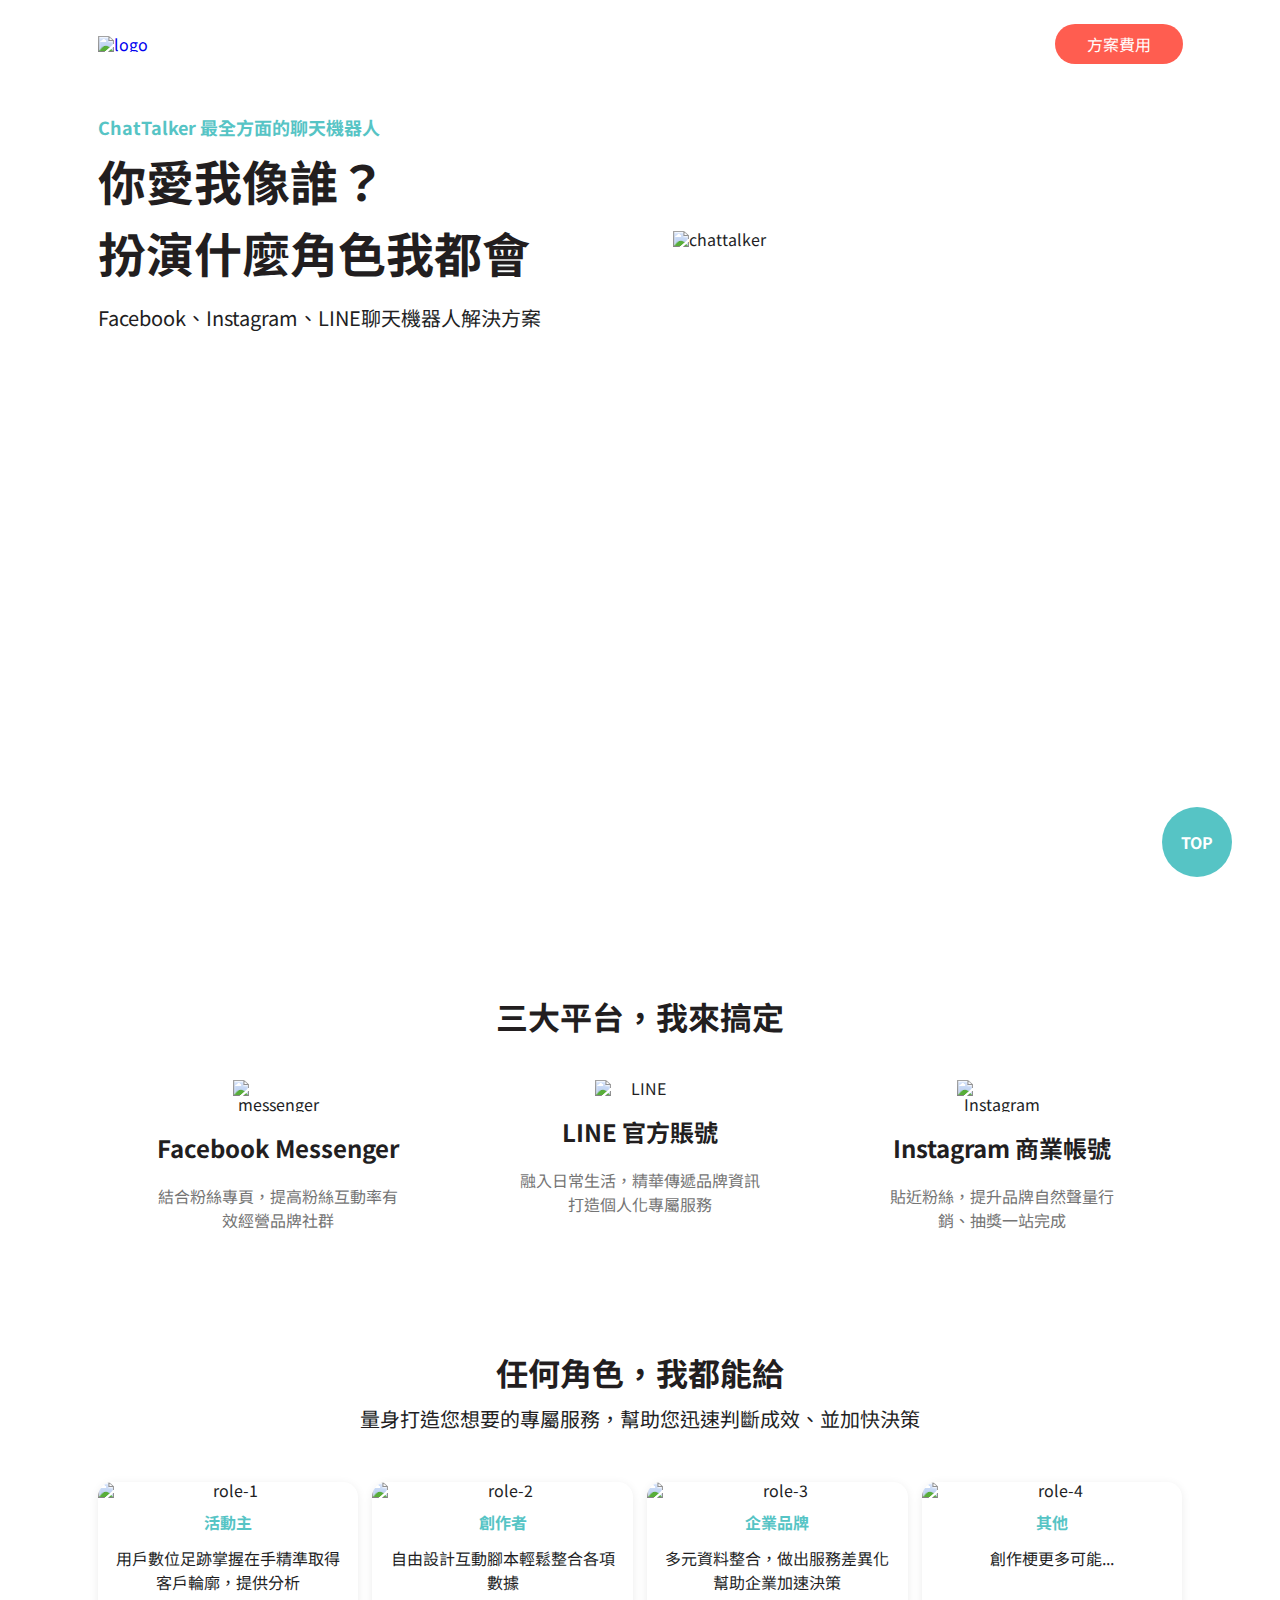
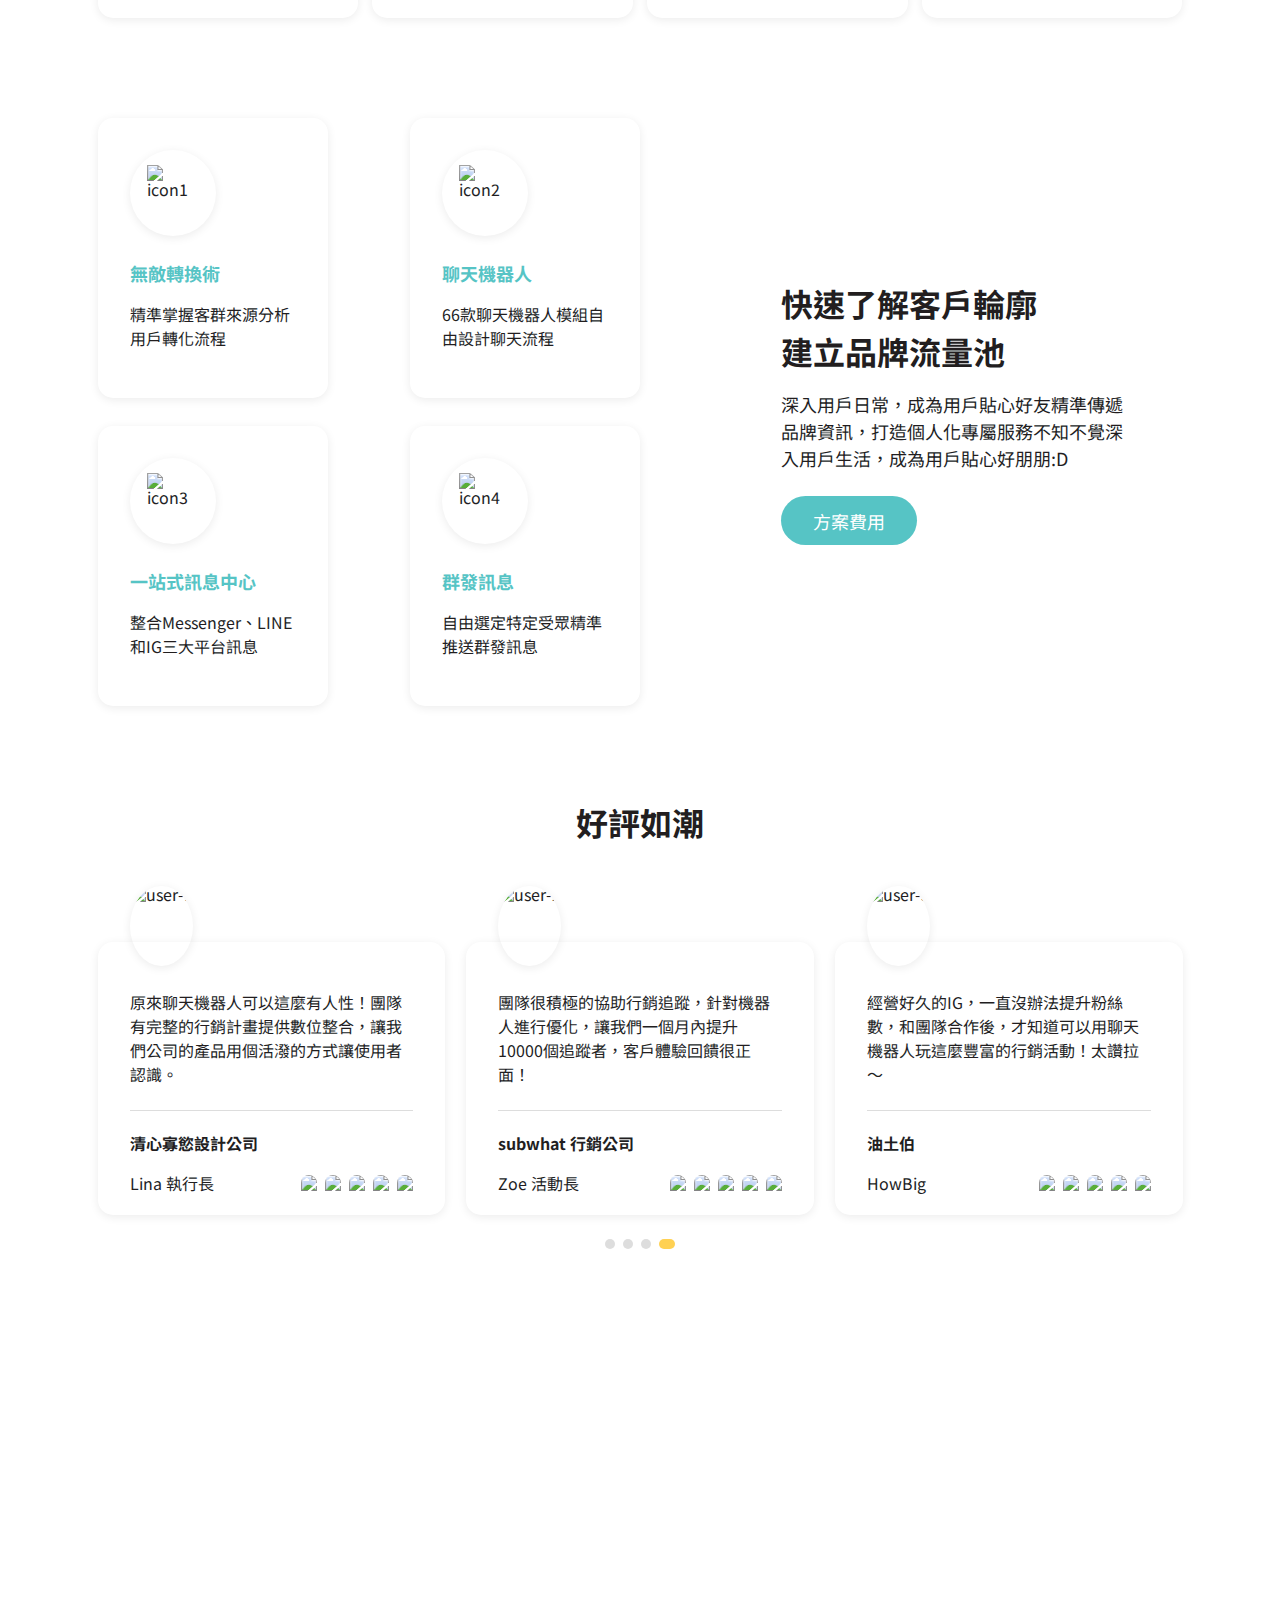
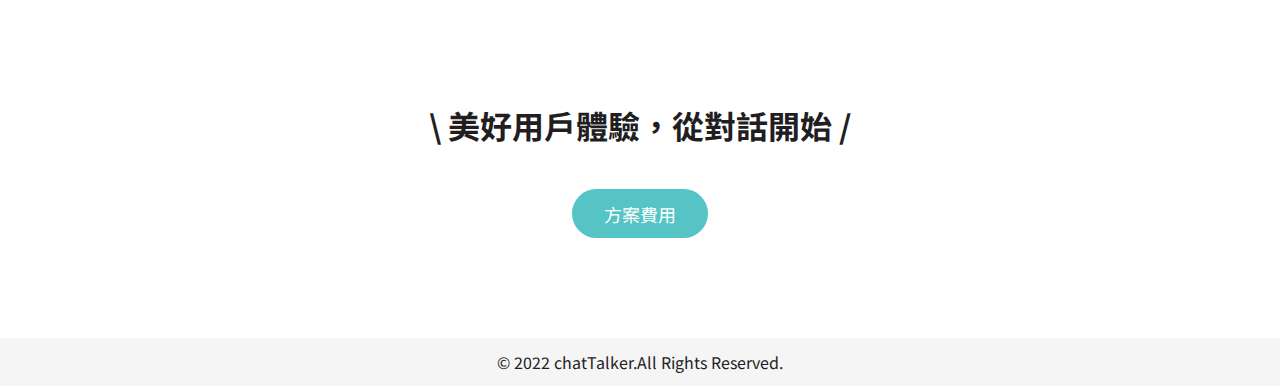
==== commit ed406a83: "完成index頁面＋拆分成_base/_module/_index.scss" ====
--- a/index.html
+++ b/index.html
@@ -62,7 +62,7 @@
                 <div class="banner d-flex">
                     <div class="info">
                         <h1 class="title">ChatTalker 最全方面的聊天機器人</h1>
-                        <p>你愛我像誰？<br> 扮演什麼角色我都會</p>
+                        <p>你愛我像誰？<br>扮演什麼角色我都會</p>
                         <h2>Facebook、Instagram、LINE聊天機器人解決方案</h2>
                     </div>
                     <img
@@ -121,7 +121,7 @@
                                 alt="role-1"
                             >
                             <h4 class="name">活動主</h4>
-                            <p>用戶數位足跡掌握在手<br>精準取得客戶輪廓，提供分析</p>
+                            <p>用戶數位足跡掌握在手精準取得客戶輪廓，提供分析</p>
                         </li>
                         <li class="role intro-item">
                             <img
@@ -129,7 +129,7 @@
                                 alt="role-2"
                             >
                             <h4 class="name">創作者</h4>
-                            <p>自由設計互動腳本<br>輕鬆整合各項數據</p>
+                            <p>自由設計互動腳本輕鬆整合各項數據</p>
                         </li>
                         <li class="role intro-item">
                             <img
@@ -137,7 +137,7 @@
                                 alt="role-3"
                             >
                             <h4 class="name">企業品牌</h4>
-                            <p>多元資料整合，做出服務差異化<br>幫助企業加速決策</p>
+                            <p>多元資料整合，做出服務差異化幫助企業加速決策</p>
                         </li>
                         <li class="role intro-item">
                             <img
@@ -200,7 +200,7 @@
                     </ul>
                     <div class="intro-text">
                         <h3 class="title">快速了解客戶輪廓<br>建立品牌流量池</h3>
-                        <p class="subtitle">深入用戶日常，成為用戶貼心好友<br>精準傳遞品牌資訊，打造個人化專屬服務<br>不知不覺深入用戶生活，成為用戶貼心好朋朋:D</p>
+                        <p class="subtitle">深入用戶日常，成為用戶貼心好友精準傳遞品牌資訊，打造個人化專屬服務不知不覺深入用戶生活，成為用戶貼心好朋朋:D</p>
                         <a
                             href="cost.html"
                             class="btn btn-info"
--- a/scss/main.css
+++ b/scss/main.css
@@ -24,14 +24,9 @@
   line-height: 1.5;
 }
 
-.pb-100 {
-  padding-bottom: 100px;
-}
-
 .container {
   max-width: 1085px;
   margin: 0 auto;
-  border: 1px solid red;
 }
 
 .btn {
@@ -74,8 +69,7 @@
   font-weight: normal;
 }
 .intro-item {
-  width: 260px;
-  margin-bottom: 24px;
+  width: 24%;
   border-radius: 15px;
   box-shadow: 0 2px 10px rgba(0, 0, 0, 0.0784313725);
   background: #fff;
@@ -144,14 +138,13 @@
 .index {
   max-width: 1366px;
   margin: 0 auto;
-  border: 1px solid green;
   background-image: url(https://raw.githubusercontent.com/hexschool/webLayoutTraining1st/f70f00178a7f0baa31e9c01634303d8562cfe93a/chatTalker_images/ball01.svg);
   background-repeat: no-repeat;
   background-position: -222px 588px;
 }
 
 .header {
-  height: 768px;
+  height: 100vh;
   margin-bottom: 100px;
   background-image: url(https://raw.githubusercontent.com/hexschool/webLayoutTraining1st/f70f00178a7f0baa31e9c01634303d8562cfe93a/chatTalker_images/bg_home.svg);
   background-repeat: no-repeat;
@@ -170,7 +163,7 @@
   align-items: center;
 }
 .header .banner img {
-  max-width: 50%;
+  width: 47%;
 }
 
 .main {
@@ -186,6 +179,10 @@
   max-width: 969px;
   margin: 0 auto;
 }
+.main .role p {
+  padding: 0 16px;
+  padding-bottom: 24px;
+}
 .main .media {
   width: 245px;
   margin-bottom: 24px;
@@ -217,6 +214,9 @@
 }
 .main .effects .intro-item:nth-child(1), .main .effects .intro-item:nth-child(2) {
   margin-bottom: 28px;
+}
+.main .effects .intro-item:last-child {
+  margin: 0;
 }
 .main .effects .intro-item p {
   padding-bottom: 16px;
@@ -240,6 +240,7 @@
   line-height: 26px;
 }
 .main .effects .intro-text {
+  width: 37%;
   padding-right: 46px;
   margin-bottom: 0;
 }
@@ -254,7 +255,7 @@
   margin-bottom: 104px;
 }
 .main .reviews .intro-item {
-  width: 352px;
+  width: 32%;
   margin-bottom: 0;
   padding: 24px 32px;
   text-align: left;
@@ -281,7 +282,7 @@
   color: #221E1F;
 }
 .main .reviews .stars {
-  align-items: end;
+  align-items: end !important;
 }
 .main .reviews .stars img {
   width: 16px;
@@ -310,6 +311,9 @@
   border-radius: 12px;
   background: #FFD153;
 }
+.main .reviews .user {
+  justify-content: space-between;
+}
 
 .footer {
   text-align: center;
@@ -326,7 +330,7 @@
   font-weight: bold;
 }
 
-@media (max-width: 767px) {
+@media (max-width: 992px) {
   .d-flex {
     justify-content: space-around;
   }
@@ -334,28 +338,74 @@
   .main .container > div {
     padding-bottom: 60px;
   }
-  .main .medias ul.d-flex {
-    flex-direction: column;
-    align-items: center;
-  }
   .main .roles .d-flex {
-    justify-content: center;
-  }
-  .main .roles .intro-item {
-    margin: 0 16px;
-    margin-bottom: 24px;
+    width: 100%;
+    margin: 0 auto;
+    justify-content: space-between;
   }
   .main .effects.d-flex {
+    width: 70%;
+    margin: 0 auto;
     flex-direction: column-reverse;
   }
+  .main .effects ul.d-flex {
+    width: 100%;
+    justify-content: space-evenly;
+  }
+  .main .effects .intro-item {
+    margin-bottom: 28px;
+  }
+  .main .effects .intro-item:last-child {
+    margin-bottom: 28px;
+  }
   .main .effects .intro-text {
+    width: 100%;
     text-align: center;
     padding-right: 0;
     margin-bottom: 32px;
   }
   .main .reviews .review-list {
+    width: 70%;
+    margin: 0 auto;
     flex-direction: column;
-    align-content: center;
+    align-items: center;
+  }
+  .main .reviews .intro-item {
+    width: 352px;
+    margin-bottom: 65px;
+  }
+}
+@media (max-width: 767px) {
+  .main .container > div {
+    padding-bottom: 60px;
+  }
+  .main .medias .d-flex {
+    flex-direction: column;
+    align-items: center;
+  }
+  .main .roles .d-flex {
+    width: 75%;
+    justify-content: space-evenly;
+  }
+  .main .roles .intro-item {
+    width: calc(45% - 16px);
+    margin-bottom: 24px;
+  }
+  .main .roles .intro-item:nth-child(3), .main .roles .intro-item:nth-child(4) {
+    margin: 0;
+  }
+  .main .effects.d-flex {
+    width: 100%;
+  }
+  .main .effects ul.d-flex {
+    width: 75%;
+  }
+  .main .effects .intro-text {
+    width: 75%;
+  }
+  .main .reviews .review-list {
+    flex-direction: column;
+    align-items: center;
   }
   .main .reviews .intro-item {
     margin-bottom: 65px;
@@ -454,14 +504,10 @@
     background-image: url(https://raw.githubusercontent.com/hexschool/webLayoutTraining1st/f70f00178a7f0baa31e9c01634303d8562cfe93a/chatTalker_images/ball01.svg), url(https://raw.githubusercontent.com/hexschool/webLayoutTraining1st/f70f00178a7f0baa31e9c01634303d8562cfe93a/chatTalker_images/ball02.svg), url(https://raw.githubusercontent.com/hexschool/webLayoutTraining1st/f70f00178a7f0baa31e9c01634303d8562cfe93a/chatTalker_images/ball03.svg);
     background-repeat: no-repeat;
     background-size: 126px, 135px, 153px;
-    background-position: left -77px top 0px, right -47px top 2239px, left -77px bottom 270px;
+    background-position: left -77px top 0px, right -47px top 2290px, left -77px bottom 270px;
   }
   .main .container > div {
     padding-bottom: 60px;
-  }
-  .main .medias .d-flex {
-    flex-direction: column;
-    align-content: center;
   }
   .main .media {
     margin-bottom: 24px;
@@ -484,29 +530,35 @@
     color: #747474;
   }
   .main .roles .d-flex {
+    width: 100%;
     flex-direction: column;
     justify-content: space-around;
     align-items: center;
   }
-  .main .roles .intro-item:last-child {
-    margin-bottom: 0;
-  }
-  .main .effects.d-flex {
-    flex-direction: column-reverse;
+  .main .roles .intro-item {
+    width: 80%;
+    margin: 0;
+    margin-bottom: 24px;
+  }
+  .main .roles .intro-item:nth-child(3) {
+    margin-bottom: 24px;
   }
   .main .effects ul.d-flex {
+    width: 100%;
     flex-direction: column;
-    align-content: center;
+    align-items: center;
   }
   .main .effects .intro-text {
-    text-align: center;
-    margin-right: 0;
-    margin-bottom: 32px;
+    width: 100%;
+  }
+  .main .reviews .review-list {
+    width: 100%;
   }
   .main .reviews .intro-text {
     margin-bottom: 88px;
   }
   .main .reviews .intro-item {
+    width: 100%;
     margin-bottom: 0;
     padding: 16px;
   }
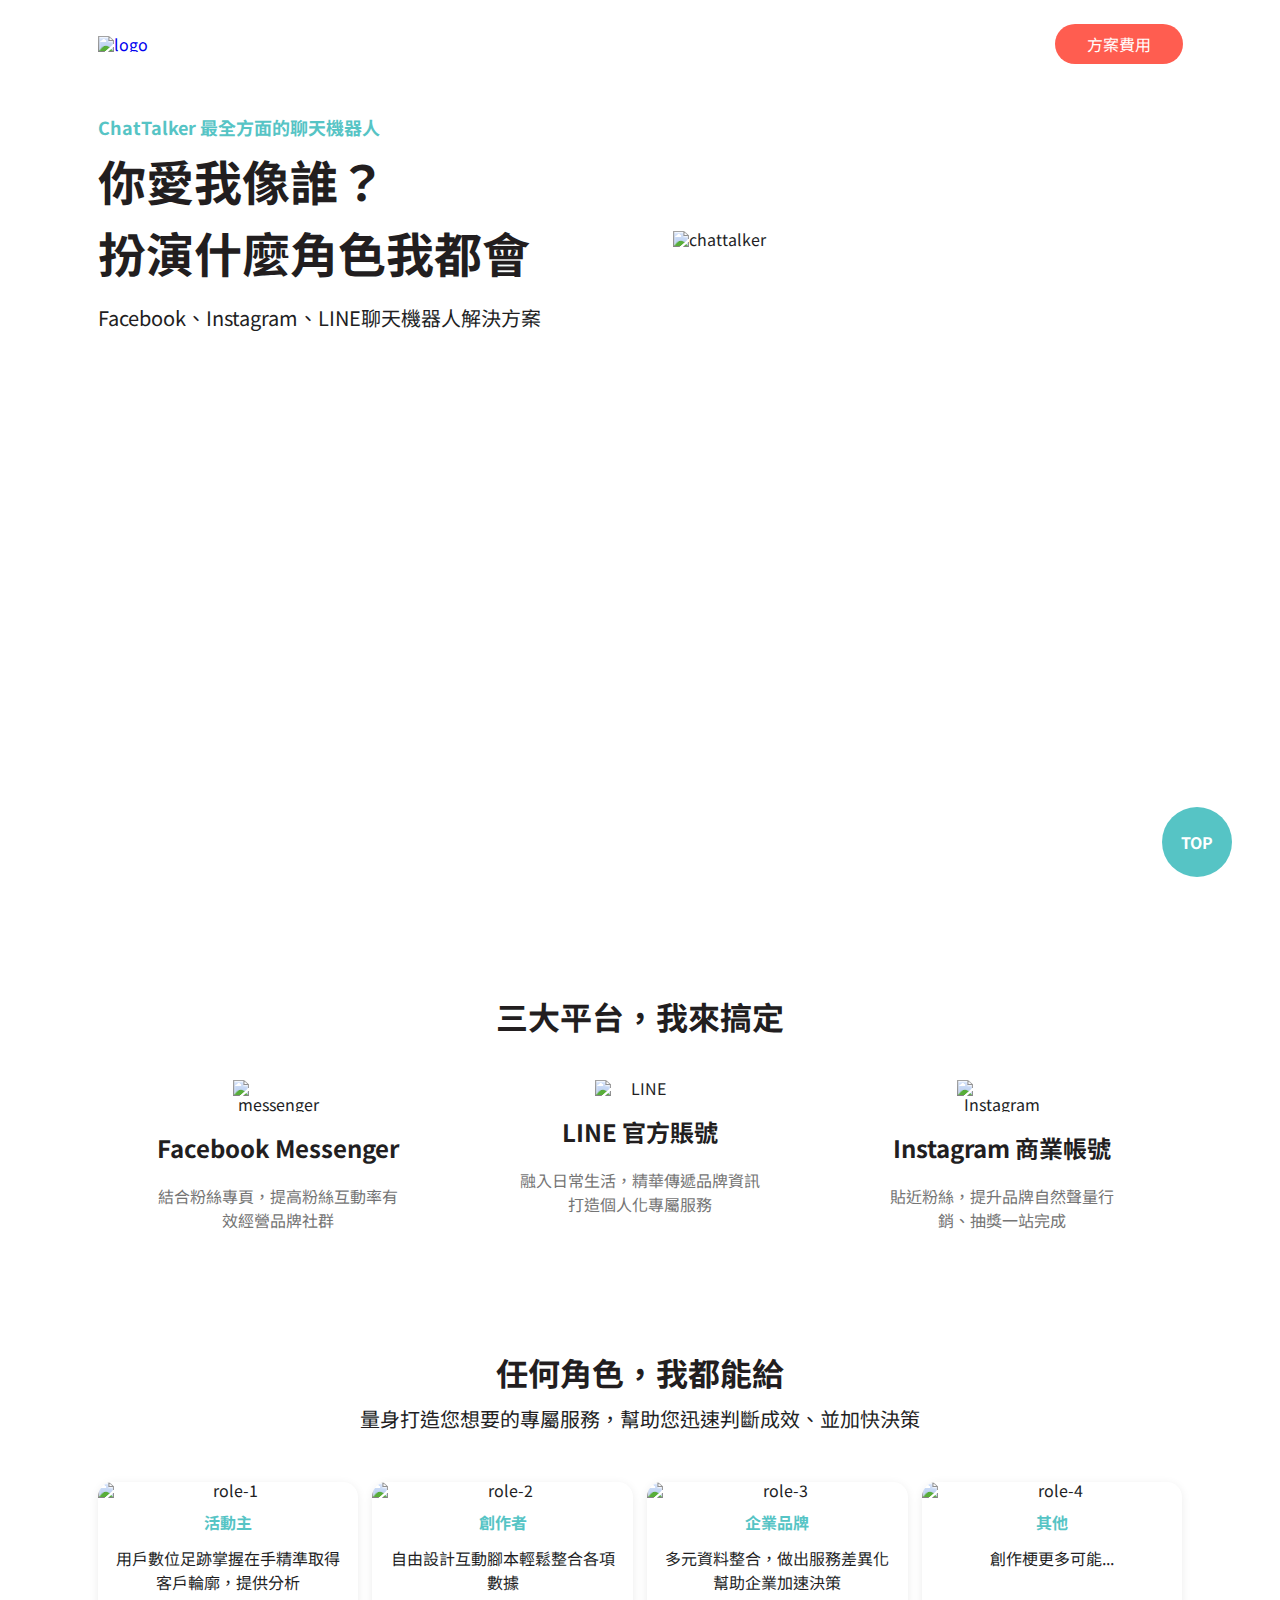
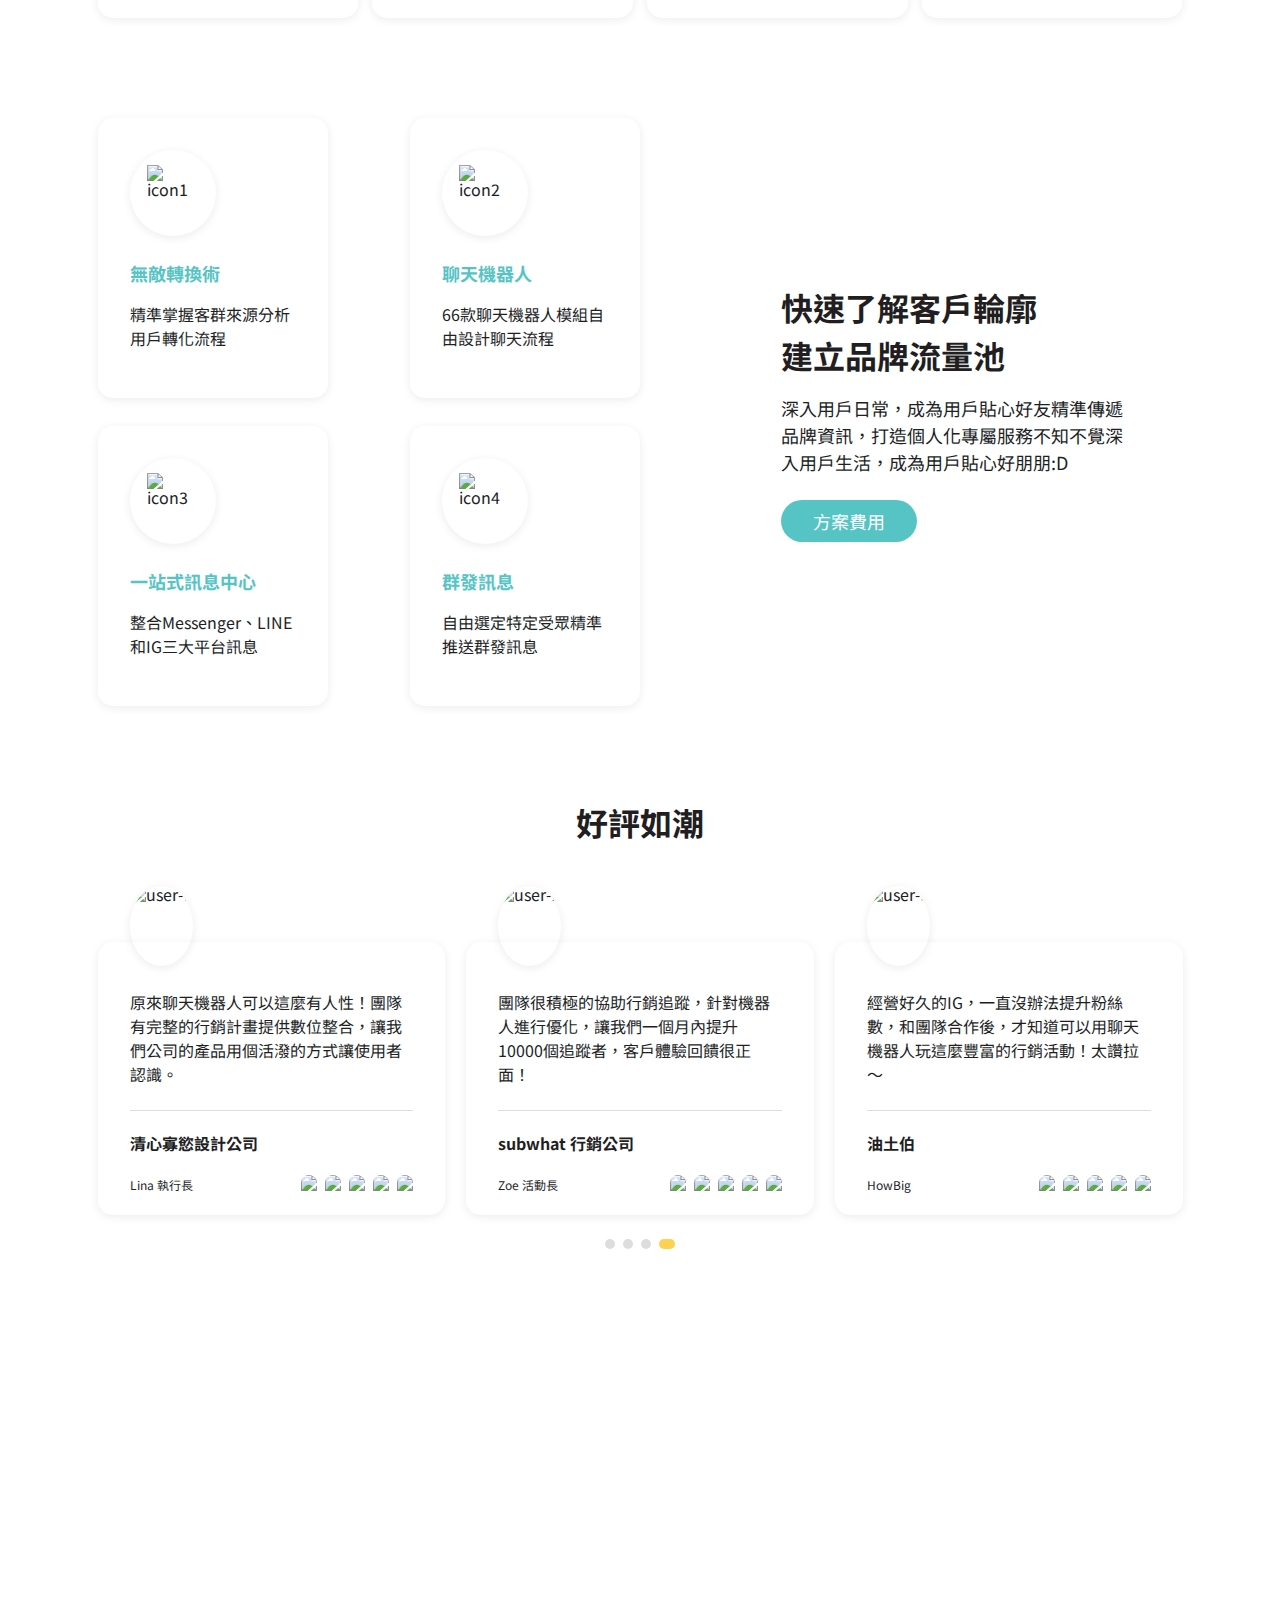
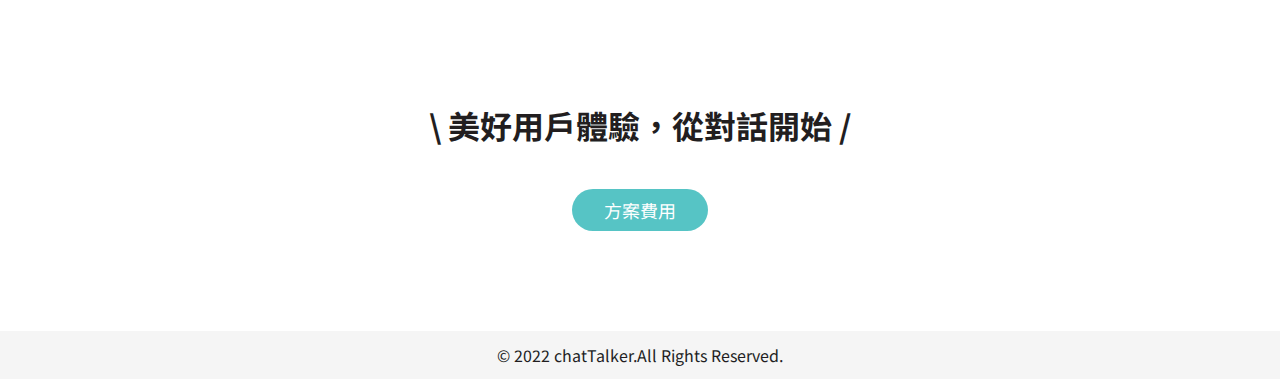
==== commit 2e330086: "重新整理cost和index的scss/RWD+js(Jquery.js/main.js)" ====
--- a/index.html
+++ b/index.html
@@ -154,7 +154,7 @@
                 <div class="effects intro  d-flex">
                     <ul class="d-flex">
                         <li class="intro-item">
-                            <div class="icon">
+                            <div class="icon shadow">
                                 <img
                                     src="https://raw.githubusercontent.com/hexschool/webLayoutTraining1st/f70f00178a7f0baa31e9c01634303d8562cfe93a/chatTalker_images/icon01.svg"
                                     alt="icon1"
@@ -165,7 +165,7 @@
 
                         </li>
                         <li class="intro-item">
-                            <div class="icon">
+                            <div class="icon shadow">
                                 <img
                                     src="https://raw.githubusercontent.com/hexschool/webLayoutTraining1st/f70f00178a7f0baa31e9c01634303d8562cfe93a/chatTalker_images/icon02.svg"
                                     alt="icon2"
@@ -176,7 +176,7 @@
 
                         </li>
                         <li class="intro-item">
-                            <div class="icon">
+                            <div class="icon shadow">
                                 <img
                                     src="https://raw.githubusercontent.com/hexschool/webLayoutTraining1st/f70f00178a7f0baa31e9c01634303d8562cfe93a/chatTalker_images/icon03.svg"
                                     alt="icon3"
@@ -187,7 +187,7 @@
 
                         </li>
                         <li class="intro-item">
-                            <div class="icon">
+                            <div class="icon shadow">
                                 <img
                                     src="https://raw.githubusercontent.com/hexschool/webLayoutTraining1st/f70f00178a7f0baa31e9c01634303d8562cfe93a/chatTalker_images/icon04.svg"
                                     alt="icon4"
@@ -216,7 +216,7 @@
                     <ul class="review-list d-flex">
                         <li class="intro-item">
                             <img
-                            class="photo"
+                            class="photo shadow"
                                 src="https://github.com/hexschool/webLayoutTraining1st/blob/master/chatTalker_images/user01.jpg?raw=true"
                                 alt="user-1"
                             >
@@ -256,7 +256,7 @@
                         </li>
                         <li class="intro-item">
                             <img
-                                class="photo"
+                                class="photo shadow"
                                 src="https://github.com/hexschool/webLayoutTraining1st/blob/master/chatTalker_images/user02.jpg?raw=true"
                                 alt="user-2"
                             >
@@ -295,7 +295,7 @@
                         </li>
                         <li class="intro-item">
                             <img
-                                class="photo"
+                                class="photo shadow"
                                 src="https://github.com/hexschool/webLayoutTraining1st/blob/master/chatTalker_images/user03.jpg?raw=true"
                                 alt="user-3"
                             >
--- a/scss/main.css
+++ b/scss/main.css
@@ -36,13 +36,25 @@
   color: #FFFFFF;
 }
 .btn-info {
-  padding: 15.5px 32px;
+  padding: 12px 32px;
   background-color: #56C4C5;
   font-size: 18px;
   translate: background-color 0.15s ease-in-out;
 }
 .btn-info:hover {
   background-color: #3bacad;
+}
+.btn-info-r {
+  padding: 15.5px 32px;
+  border: 1px solid #56C4C5;
+  background-color: #fff;
+  font-size: 18px;
+  color: #56C4C5;
+  translate: background-color 0.15s ease-in-out, color 0.15s ease-in-out;
+}
+.btn-info-r:hover {
+  background-color: #56C4C5;
+  color: #fff;
 }
 .btn-danger {
   background: #FF5D50;
@@ -135,6 +147,10 @@
   flex-wrap: wrap;
 }
 
+.d-none {
+  display: none;
+}
+
 .index {
   max-width: 1366px;
   margin: 0 auto;
@@ -331,10 +347,6 @@
 }
 
 @media (max-width: 992px) {
-  .d-flex {
-    justify-content: space-around;
-  }
-
   .main .container > div {
     padding-bottom: 60px;
   }
@@ -376,6 +388,11 @@
   }
 }
 @media (max-width: 767px) {
+  .logo,
+.banner {
+    justify-content: space-around;
+  }
+
   .main .container > div {
     padding-bottom: 60px;
   }
@@ -411,7 +428,7 @@
     margin-bottom: 65px;
   }
 }
-@media (max-width: 576px) {
+@media (max-width: 375px) {
   .intro-text {
     margin-bottom: 32px;
   }
@@ -459,8 +476,8 @@
     line-height: 50px;
     font-size: 14px;
     position: fixed;
-    bottom: 10%;
-    right: 15%;
+    bottom: 2.5%;
+    right: 1%;
   }
 
   .index {
@@ -482,6 +499,7 @@
     background-image: none;
   }
   .header .logo {
+    justify-content: space-between;
     margin-bottom: 32px;
     padding: 16px 0;
     border-bottom: 1px solid #FFD153;
@@ -591,4 +609,275 @@
   .footer .info .btn-info {
     padding: 12px 32px;
   }
+}
+button {
+  padding: 0;
+  background: none;
+  border: none;
+  cursor: pointer;
+}
+
+span {
+  font-size: 12px;
+}
+
+.equal {
+  font-size: 29px;
+}
+
+.shadow {
+  box-shadow: 0px 2px 10px rgba(0, 0, 0, 0.0784313725);
+}
+
+.bdrs-15 {
+  border-radius: 15px;
+}
+
+.cost .header {
+  height: 559px;
+  margin-bottom: 0;
+  background-image: none;
+  background-image: url(https://raw.githubusercontent.com/hexschool/webLayoutTraining1st/f70f00178a7f0baa31e9c01634303d8562cfe93a/chatTalker_images/banner.svg);
+  background-repeat: no-repeat;
+  background-position: right buttom;
+  background-size: contain;
+}
+.cost .header .logo {
+  margin-bottom: 92px;
+}
+.cost .header .banner {
+  padding-bottom: 180px;
+}
+.cost .header .banner p {
+  margin-bottom: 16px;
+}
+.cost .header .banner h2 {
+  margin-bottom: 0;
+  font-size: 16px;
+}
+.cost .main {
+  margin-bottom: 0;
+  background-image: none;
+  background-image: url(https://raw.githubusercontent.com/hexschool/webLayoutTraining1st/f70f00178a7f0baa31e9c01634303d8562cfe93a/chatTalker_images/ball03.svg);
+  background-repeat: no-repeat;
+  background-size: 361px;
+  background-position: left -267px bottom 697px;
+}
+.cost .main .container {
+  padding: 0 88px;
+}
+.cost .main .programs .name {
+  border-bottom: 1px solid #DDDDDD;
+  font-size: 24px;
+  color: #221E1F;
+}
+.cost .main .programs .intro-body {
+  padding: 0 24px;
+}
+.cost .main .programs .intro-body p {
+  padding: 32px 0;
+}
+.cost .main .programs .intro-body .btn {
+  margin: 32px 0;
+}
+.cost .main .programs .program-info {
+  align-items: center;
+  margin-bottom: 32px;
+}
+.cost .main .programs .people,
+.cost .main .programs .price {
+  padding: 16px 32px;
+  background: #F5F5F5;
+}
+.cost .main .programs .people p,
+.cost .main .programs .price p {
+  padding: 0;
+  padding-top: 8px;
+  font-size: 32px;
+}
+.cost .main .programs .people p {
+  color: #56C4C5;
+}
+.cost .main .programs .check-item {
+  justify-content: space-between;
+  align-items: start;
+  margin-bottom: 16px;
+  text-align: left;
+}
+.cost .main .programs .check-item:last-child {
+  margin-bottom: 0;
+}
+.cost .main .programs .check-item img {
+  width: 5.5%;
+}
+.cost .main .programs .check-item p {
+  width: 90%;
+  padding: 0;
+}
+.cost .main .program {
+  width: calc(50% - 8px);
+}
+.cost .main .question {
+  margin-bottom: 16px;
+  padding: 16px 32px;
+}
+.cost .main .question:last-child {
+  margin-bottom: 0;
+}
+.cost .main .question .text {
+  width: 100%;
+}
+.cost .main .question .title {
+  font-size: 18px;
+  cursor: pointer;
+}
+.cost .main .question .answer {
+  margin-top: 24px;
+  line-height: 1.8;
+  color: #747474;
+}
+
+.questions-list {
+  flex-direction: column;
+  text-align: left;
+}
+
+.cost-list {
+  justify-content: space-evenly;
+  margin-bottom: 48px;
+}
+
+@media (max-width: 992px) {
+  .main .programs .cost-info {
+    flex-direction: column;
+    align-items: center;
+  }
+  .main .programs .program {
+    width: 75%;
+    margin-bottom: 32px;
+  }
+}
+@media (max-width: 767px) {
+  .cost .main .container {
+    padding: 0 44px;
+  }
+}
+@media (max-width: 576px) {
+  .intro-text {
+    margin-bottom: 24px;
+  }
+
+  .intro-text .title {
+    font-size: 28px;
+    line-height: 1.5;
+  }
+
+  .equal {
+    font-size: 24px;
+  }
+
+  .cost {
+    max-width: 375px;
+    margin: 0 auto;
+    background-image: none;
+  }
+  .cost .header {
+    height: auto;
+    margin-bottom: 60px;
+    background-image: none;
+    background-image: url(https://raw.githubusercontent.com/hexschool/webLayoutTraining1st/f70f00178a7f0baa31e9c01634303d8562cfe93a/chatTalker_images/banner_sm.svg);
+    background-repeat: no-repeat;
+    background-position: right buttom;
+    background-size: cover;
+  }
+  .cost .header .logo {
+    margin: 0 -20px;
+    padding: 16px 20px;
+    margin-bottom: 0;
+    background-color: #fff;
+  }
+  .cost .header .banner {
+    padding: 48px 0 361px 0;
+    background-image: none;
+  }
+  .cost .header .banner p {
+    margin-bottom: 16px;
+    font-size: 32px;
+  }
+  .cost .header .banner h2 {
+    margin-bottom: 0;
+  }
+  .cost .main {
+    background-image: url(https://raw.githubusercontent.com/hexschool/webLayoutTraining1st/f70f00178a7f0baa31e9c01634303d8562cfe93a/chatTalker_images/ball03.svg);
+    background-repeat: no-repeat;
+    background-size: 204px;
+    background-position: left -108px bottom 975px;
+  }
+  .cost .main .container {
+    padding: 0 20px;
+  }
+  .cost .main .programs .intro-body {
+    padding: 0 16px;
+  }
+  .cost .main .programs .intro-body p {
+    padding: 32px 0;
+  }
+  .cost .main .programs .intro-body .btn {
+    margin: 32px 0;
+  }
+  .cost .main .programs .people,
+.cost .main .programs .price {
+    padding: 16px;
+    background: #F5F5F5;
+  }
+  .cost .main .programs .people p,
+.cost .main .programs .price p {
+    padding: 0;
+    padding-top: 8px;
+    font-size: 28px;
+  }
+  .cost .main .programs .people p {
+    color: #56C4C5;
+  }
+  .cost .main .programs .check-item {
+    margin-bottom: 16px;
+  }
+  .cost .main .programs .check-item:last-child {
+    margin-bottom: 0;
+  }
+  .cost .main .programs .check-item img {
+    width: 5.5%;
+  }
+  .cost .main .programs .check-item p {
+    width: 90%;
+    padding: 0;
+    font-size: 14px;
+  }
+  .cost .main .program {
+    width: 100%;
+  }
+  .cost .main .btn-info-r {
+    margin-bottom: 16px;
+    padding: 8px 16px;
+    font-size: 16px;
+  }
+  .cost .main .question {
+    margin-bottom: 16px;
+    padding: 16px;
+  }
+  .cost .main .question:last-child {
+    margin-bottom: 0;
+  }
+  .cost .main .question .text {
+    width: 100%;
+  }
+  .cost .main .question .title {
+    font-size: 18px;
+    cursor: pointer;
+  }
+  .cost .main .question .answer {
+    margin-top: 24px;
+    line-height: 1.8;
+    color: #747474;
+  }
 }/*# sourceMappingURL=main.css.map */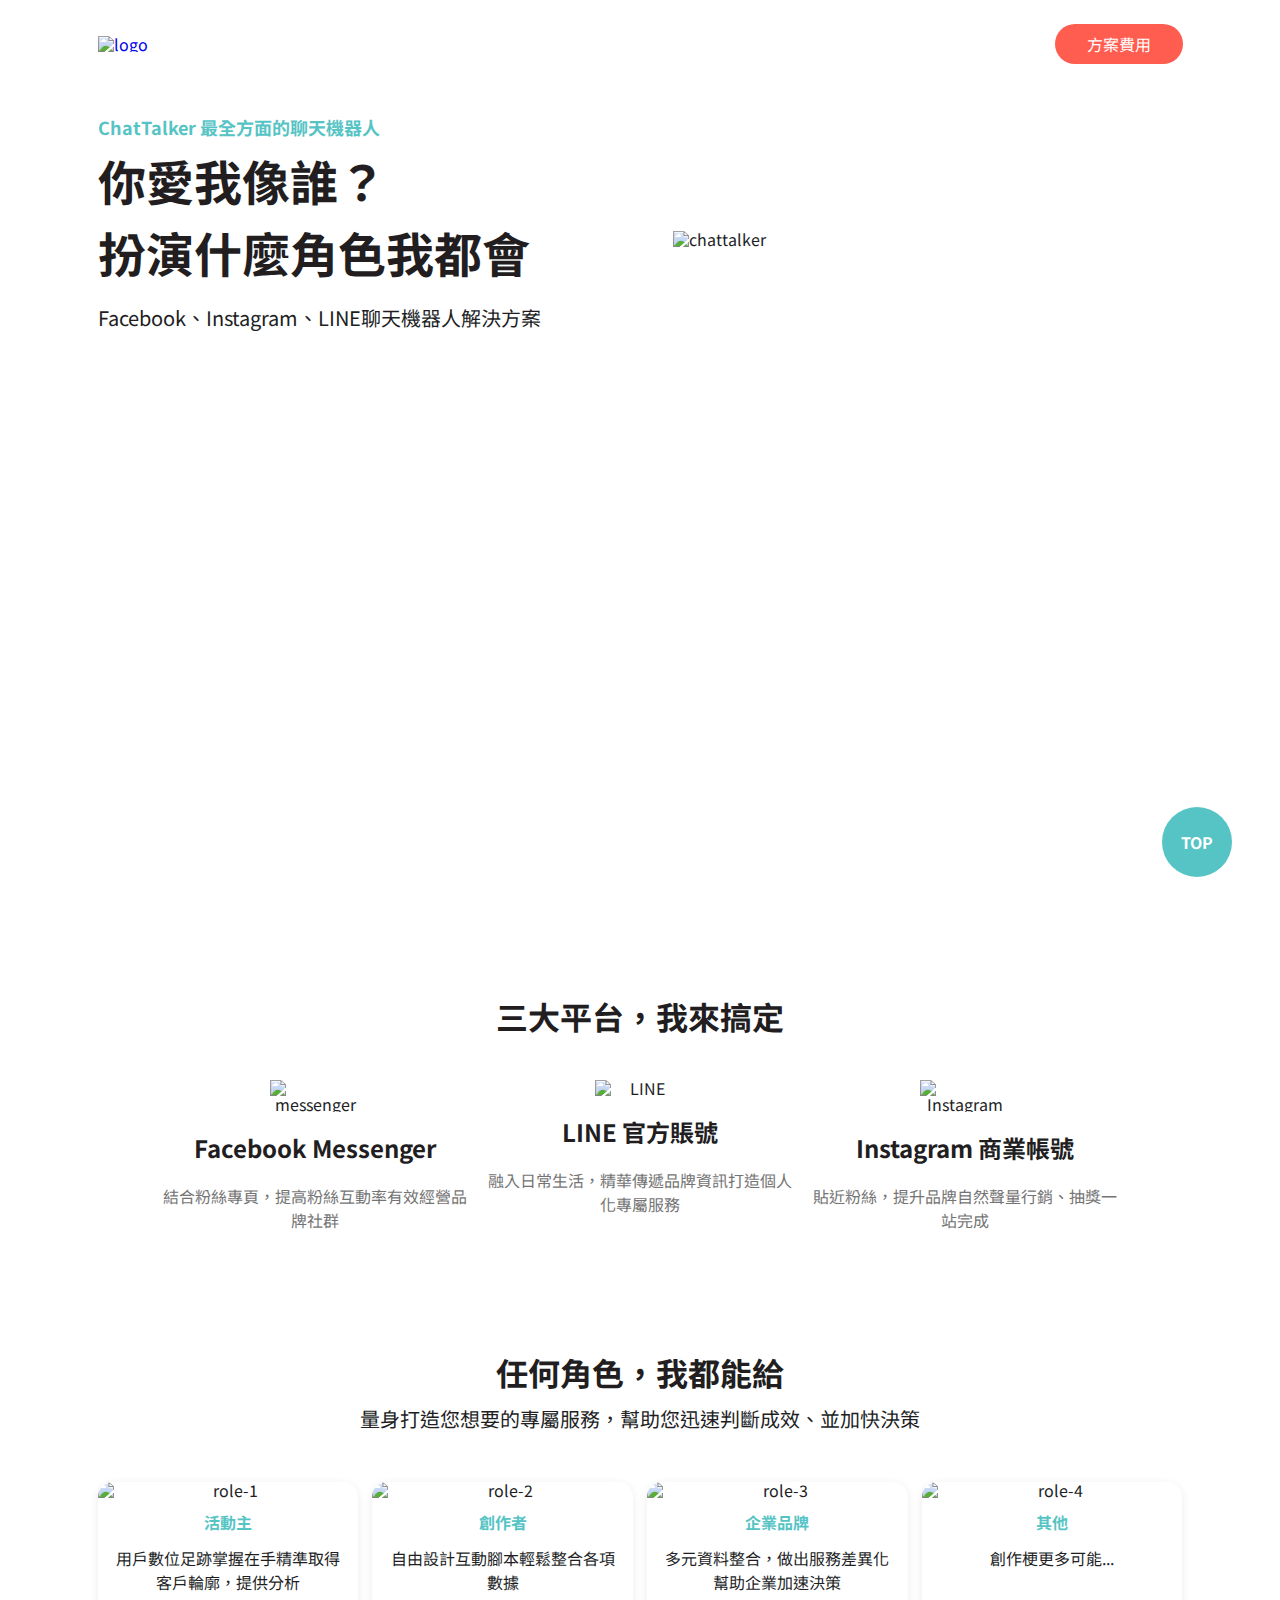
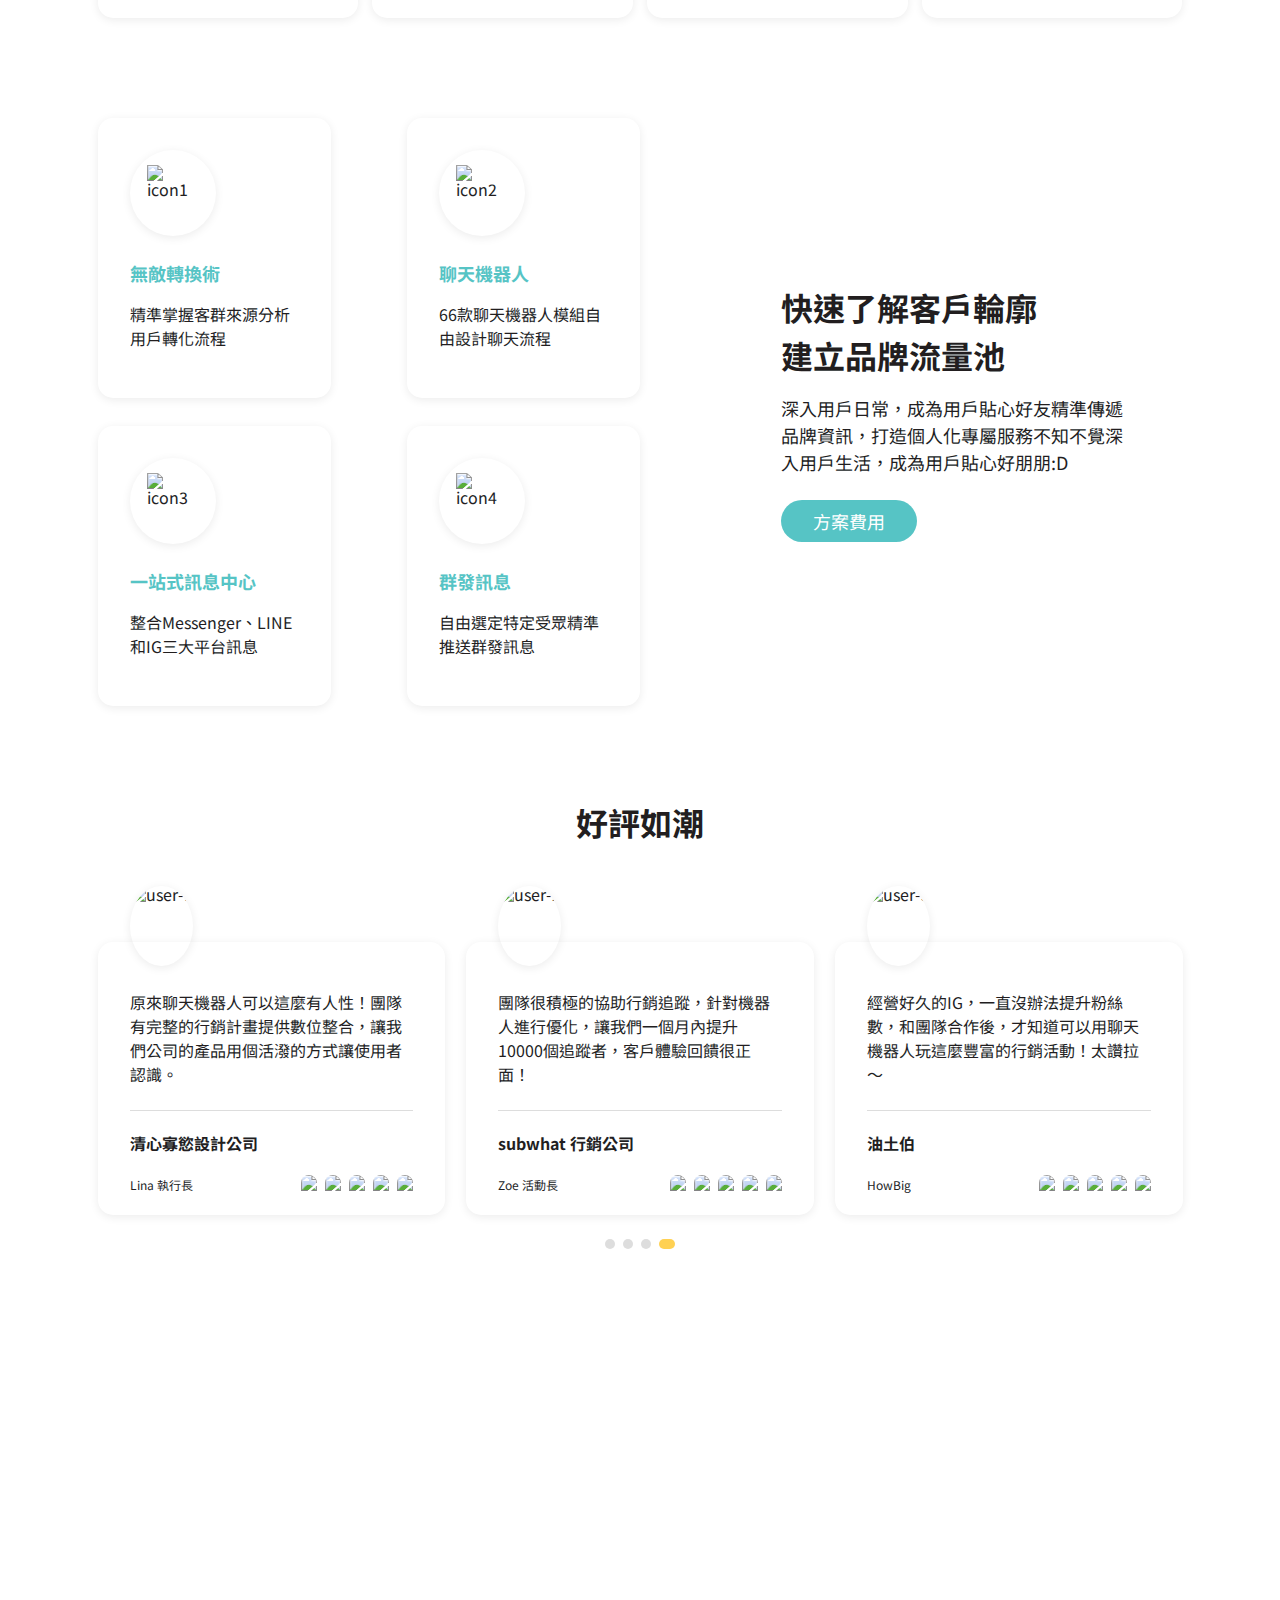
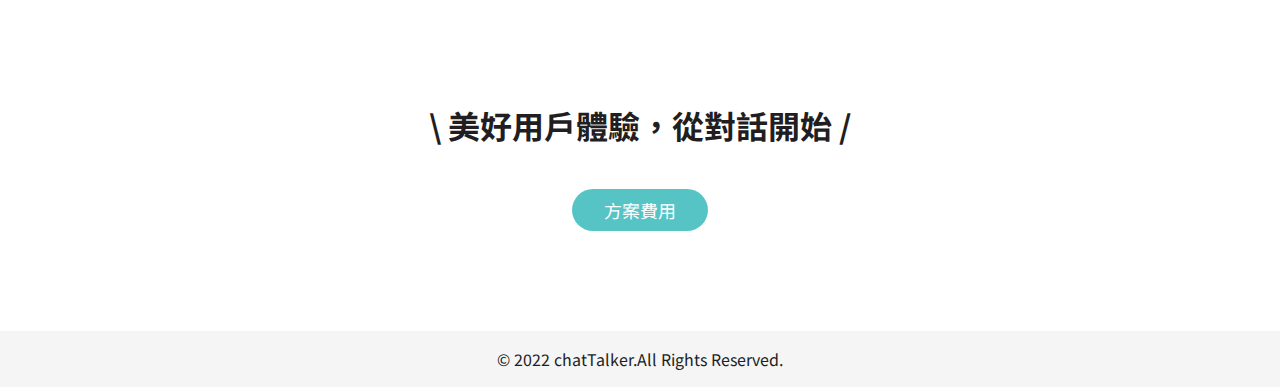
==== commit 9e059b06: "修改 index和cost的 .copyright結構+cost的.info>p 改成 h1" ====
--- a/index.html
+++ b/index.html
@@ -14,6 +14,14 @@
     <title>切版任務二：chatTalker聊天機器人</title>
 
     <link
+        rel="icon"
+        type="image/png"
+        sizes="96x96"
+        href="images/favicon-96x96.png"
+    >
+
+
+    <link
         rel="stylesheet"
         href="css/reset.css"
     >
@@ -38,6 +46,8 @@
         rel="stylesheet"
         href="scss/main.css"
     >
+    <script src="js/jquery-3.6.0.min.js"></script>
+    <script src="js/main.js"></script>
 </head>
 
 <body>
@@ -367,10 +377,7 @@
             </div>
 
             <div class="copyright">
-                <div class="container">
-                    &#169; 2022 chatTalker.All Rights Reserved.
-                </div>
-                
+                <p>&#169; 2022 chatTalker.All Rights Reserved.</p>
             </div>
 
         </footer>
--- a/scss/main.css
+++ b/scss/main.css
@@ -22,6 +22,17 @@
 
 p {
   line-height: 1.5;
+}
+
+button {
+  padding: 0;
+  background: none;
+  border: none;
+  cursor: pointer;
+}
+
+span {
+  font-size: 12px;
 }
 
 .container {
@@ -141,6 +152,24 @@
   background: #F5F5F5;
 }
 
+.shadow {
+  box-shadow: 0px 2px 10px rgba(0, 0, 0, 0.0784313725);
+}
+
+.bdrs-15 {
+  border-radius: 15px;
+}
+
+.current {
+  font-weight: bold;
+  color: #56C4C5;
+}
+
+.current-btn {
+  background-color: #56C4C5;
+  color: #fff;
+}
+
 .d-flex {
   display: flex;
   justify-content: space-between;
@@ -151,9 +180,11 @@
   display: none;
 }
 
+.d-block {
+  display: block;
+}
+
 .index {
-  max-width: 1366px;
-  margin: 0 auto;
   background-image: url(https://raw.githubusercontent.com/hexschool/webLayoutTraining1st/f70f00178a7f0baa31e9c01634303d8562cfe93a/chatTalker_images/ball01.svg);
   background-repeat: no-repeat;
   background-position: -222px 588px;
@@ -200,7 +231,7 @@
   padding-bottom: 24px;
 }
 .main .media {
-  width: 245px;
+  max-width: 33%;
   margin-bottom: 24px;
 }
 .main .media img {
@@ -225,7 +256,7 @@
   width: 50%;
 }
 .main .effects .intro-item {
-  width: 230px;
+  width: 43%;
   padding: 32px;
 }
 .main .effects .intro-item:nth-child(1), .main .effects .intro-item:nth-child(2) {
@@ -242,7 +273,6 @@
   height: 86px;
   padding: 15px 0;
   border-radius: 50%;
-  box-shadow: 0 2px 10px rgba(0, 0, 0, 0.0784313725);
 }
 .main .effects .intro-item .icon img {
   max-width: 52px;
@@ -284,7 +314,6 @@
   max-width: 80px;
   height: 80px;
   border-radius: 50%;
-  box-shadow: 0 2px 10px rgba(0, 0, 0, 0.0784313725);
   position: absolute;
   top: -56px;
 }
@@ -318,6 +347,7 @@
   margin-right: 8px;
   border-radius: 50%;
   background: #DDDDDD;
+  cursor: pointer;
 }
 .main .reviews .pages .page:last-child {
   margin-right: 0;
@@ -347,6 +377,18 @@
 }
 
 @media (max-width: 992px) {
+  .logo,
+.banner {
+    justify-content: space-around;
+  }
+
+  .banner {
+    flex-direction: column;
+  }
+  .banner img {
+    width: 100%;
+  }
+
   .main .container > div {
     padding-bottom: 60px;
   }
@@ -388,11 +430,6 @@
   }
 }
 @media (max-width: 767px) {
-  .logo,
-.banner {
-    justify-content: space-around;
-  }
-
   .main .container > div {
     padding-bottom: 60px;
   }
@@ -400,6 +437,9 @@
     flex-direction: column;
     align-items: center;
   }
+  .main .medias .media {
+    max-width: 80%;
+  }
   .main .roles .d-flex {
     width: 75%;
     justify-content: space-evenly;
@@ -428,7 +468,7 @@
     margin-bottom: 65px;
   }
 }
-@media (max-width: 375px) {
+@media (max-width: 576px) {
   .intro-text {
     margin-bottom: 32px;
   }
@@ -441,6 +481,7 @@
     font-weight: normal;
   }
   .intro .intro-item {
+    width: 100%;
     margin-bottom: 24px;
   }
   .intro .intro-item:last-child {
@@ -481,14 +522,10 @@
   }
 
   .index {
-    max-width: 375px;
-    margin: 0 auto;
     background-image: none;
   }
 
   .container {
-    min-width: 375px;
-    margin: 0 auto;
     padding: 0 20px;
   }
 
@@ -499,7 +536,8 @@
     background-image: none;
   }
   .header .logo {
-    justify-content: space-between;
+    justify-content: space-evenly;
+    margin: 0 -20px;
     margin-bottom: 32px;
     padding: 16px 0;
     border-bottom: 1px solid #FFD153;
@@ -514,7 +552,7 @@
     background-position: center bottom;
   }
   .header .banner img {
-    min-width: 304px;
+    min-width: 100%;
   }
 
   .main {
@@ -569,6 +607,9 @@
   .main .effects .intro-text {
     width: 100%;
   }
+  .main .effects .intro-item {
+    width: 80%;
+  }
   .main .reviews .review-list {
     width: 100%;
   }
@@ -576,7 +617,7 @@
     margin-bottom: 88px;
   }
   .main .reviews .intro-item {
-    width: 100%;
+    width: 80%;
     margin-bottom: 0;
     padding: 16px;
   }
@@ -595,6 +636,7 @@
 
   .footer {
     text-align: center;
+    background-image: none;
     background-image: url(https://raw.githubusercontent.com/hexschool/webLayoutTraining1st/f70f00178a7f0baa31e9c01634303d8562cfe93a/chatTalker_images/footer_sm.svg);
     background-repeat: no-repeat;
     background-size: contain;
@@ -610,27 +652,12 @@
     padding: 12px 32px;
   }
 }
-button {
-  padding: 0;
-  background: none;
-  border: none;
-  cursor: pointer;
-}
-
-span {
-  font-size: 12px;
-}
-
 .equal {
   font-size: 29px;
 }
 
-.shadow {
-  box-shadow: 0px 2px 10px rgba(0, 0, 0, 0.0784313725);
-}
-
-.bdrs-15 {
-  border-radius: 15px;
+.num {
+  display: inline-block;
 }
 
 .cost .header {
@@ -666,6 +693,9 @@
 .cost .main .container {
   padding: 0 88px;
 }
+.cost .main .btn-info-r {
+  margin-bottom: 16px;
+}
 .cost .main .programs .name {
   border-bottom: 1px solid #DDDDDD;
   font-size: 24px;
@@ -681,6 +711,7 @@
   margin: 32px 0;
 }
 .cost .main .programs .program-info {
+  justify-content: space-around;
   align-items: center;
   margin-bottom: 32px;
 }
@@ -721,6 +752,9 @@
   margin-bottom: 16px;
   padding: 16px 32px;
 }
+.cost .main .question:hover {
+  background: #F5F5F5;
+}
 .cost .main .question:last-child {
   margin-bottom: 0;
 }
@@ -747,13 +781,17 @@
   margin-bottom: 48px;
 }
 
+.cost-item span {
+  font-size: 18px;
+}
+
 @media (max-width: 992px) {
   .main .programs .cost-info {
     flex-direction: column;
     align-items: center;
   }
   .main .programs .program {
-    width: 75%;
+    width: 80%;
     margin-bottom: 32px;
   }
 }
@@ -777,8 +815,6 @@
   }
 
   .cost {
-    max-width: 375px;
-    margin: 0 auto;
     background-image: none;
   }
   .cost .header {
@@ -800,6 +836,9 @@
     padding: 48px 0 361px 0;
     background-image: none;
   }
+  .cost .header .banner .info {
+    padding-left: 20px;
+  }
   .cost .header .banner p {
     margin-bottom: 16px;
     font-size: 32px;
@@ -828,7 +867,6 @@
   .cost .main .programs .people,
 .cost .main .programs .price {
     padding: 16px;
-    background: #F5F5F5;
   }
   .cost .main .programs .people p,
 .cost .main .programs .price p {
@@ -861,6 +899,9 @@
     padding: 8px 16px;
     font-size: 16px;
   }
+  .cost .main .btn-info-r span {
+    font-size: 16px;
+  }
   .cost .main .question {
     margin-bottom: 16px;
     padding: 16px;
